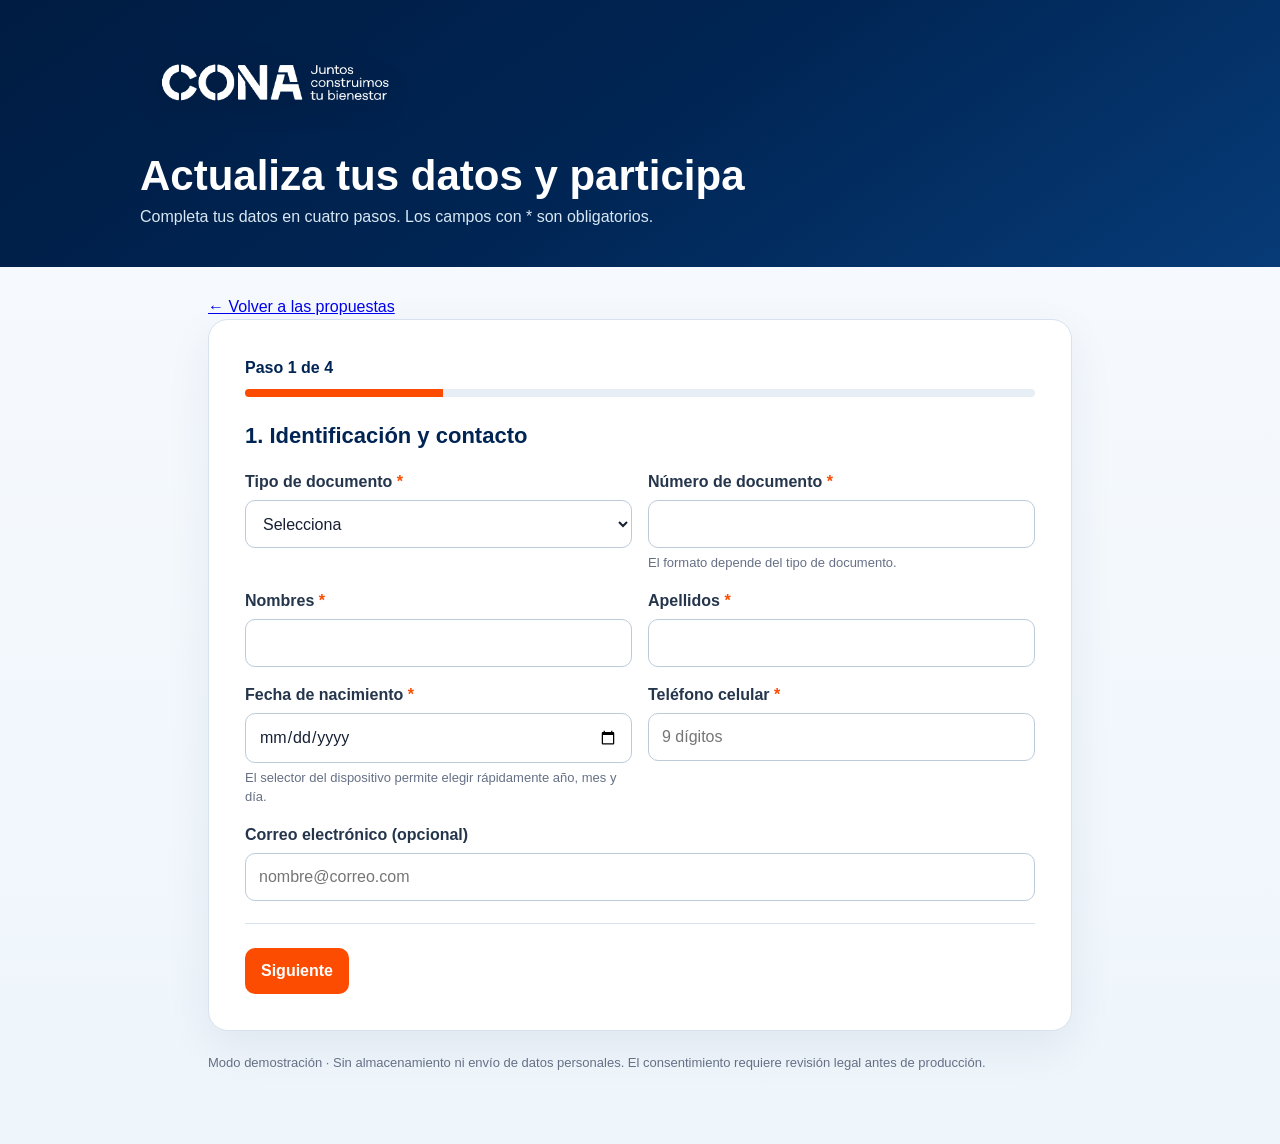
==== opcion-3.html @ 00a52554 "feat: agrega formularios ampliados opciones 3 y 4" ====
<!doctype html><html lang="es" data-mode="steps"><head><meta charset="utf-8"><meta name="viewport" content="width=device-width,initial-scale=1"><meta name="description" content="Formulario ampliado por pasos de CONAFOVICER"><title>Opción 3 · Formulario por pasos | CONAFOVICER</title><link rel="stylesheet" href="assets/formulario-ampliado.css"></head><body data-mode="steps"><header class="hero"><img class="logo" src="assets/conafovicer-logo.png" alt="CONAFOVICER � Juntos construimos tu bienestar"><h1>Actualiza tus datos y participa</h1><p>Completa tus datos en cuatro pasos. Los campos con * son obligatorios.</p></header><main class="wrap"><a href="index.html">← Volver a las propuestas</a><form id="expandedForm" class="card" novalidate><div class="progress" aria-live="polite"><span id="stepLabel">Paso 1 de 4</span><div class="progress-track"><span></span></div></div>
<section class="section"><h2>1. Identificación y contacto</h2><div class="grid">
<div class="field"><label for="tipo_documento">Tipo de documento <b class="req">*</b></label><select id="tipo_documento" name="tipo_documento" required><option value="">Selecciona</option><option>DNI</option><option>Carné de extranjería</option><option>Pasaporte</option><option>Permiso temporal de permanencia</option><option>Otro documento</option></select></div><div class="field"><label for="numero_documento">Número de documento <b class="req">*</b></label><input id="numero_documento" name="numero_documento" required maxlength="20" autocomplete="off"><small class="hint">El formato depende del tipo de documento.</small></div>
<div class="field"><label for="nombres">Nombres <b class="req">*</b></label><input id="nombres" name="nombres" autocomplete="given-name" required minlength="2" maxlength="100"></div><div class="field"><label for="apellidos">Apellidos <b class="req">*</b></label><input id="apellidos" name="apellidos" autocomplete="family-name" required minlength="2" maxlength="100"></div>
<div class="field"><label for="fecha_nacimiento">Fecha de nacimiento <b class="req">*</b></label><input id="fecha_nacimiento" name="fecha_nacimiento" type="date" autocomplete="bday" required><small class="hint">El selector del dispositivo permite elegir rápidamente año, mes y día.</small></div><div class="field"><label for="celular">Teléfono celular <b class="req">*</b></label><input id="celular" name="celular" type="tel" inputmode="numeric" autocomplete="tel" pattern="9[0-9]{8}" maxlength="9" required placeholder="9 dígitos"></div>
<div class="field full"><label for="correo">Correo electrónico <span>(opcional)</span></label><input id="correo" name="correo" type="email" autocomplete="email" maxlength="160" placeholder="nombre@correo.com"></div></div></section>
<section class="section"><h2>2. Domicilio</h2><div class="grid"><div class="field full"><label for="direccion">Dirección domiciliaria <b class="req">*</b></label><textarea id="direccion" name="direccion" autocomplete="street-address" required maxlength="300" placeholder="Avenida, calle, jirón, número, manzana, lote u otra referencia"></textarea></div><div class="field"><label for="departamento">Departamento <b class="req">*</b></label><select id="departamento" name="departamento" required><option value="">Cargando…</option></select></div><div class="field"><label for="provincia">Provincia <b class="req">*</b></label><select id="provincia" name="provincia" required disabled><option value="">Provincia</option></select></div><div class="field"><label for="distrito">Distrito <b class="req">*</b></label><select id="distrito" name="distrito" required disabled><option value="">Distrito</option></select></div><input id="ubigeo" name="ubigeo" type="hidden"><div id="geoStatus" class="status field full" role="status"></div></div></section>
<section class="section"><h2>3. Información laboral</h2><div class="grid"><div class="field"><label for="categoria">Categoría laboral <b class="req">*</b></label><select id="categoria" name="categoria" required><option value="">Selecciona</option><option>Peón</option><option>Oficial</option><option>Operario</option></select></div><div class="field"><label for="especialidad">Especialidad laboral <b class="req">*</b></label><input id="especialidad" name="especialidad" required minlength="2" maxlength="120" placeholder="Ej. encofrado"></div><div class="field full"><label for="trabajando">¿Actualmente te encuentras trabajando en una obra? <b class="req">*</b></label><select id="trabajando" name="trabajando" required><option value="">Selecciona</option><option value="si">Sí</option><option value="no">No</option></select></div><div class="field conditional"><label for="ruc">RUC del empleador <b class="req">*</b></label><input id="ruc" name="ruc" inputmode="numeric" pattern="[0-9]{11}" maxlength="11"><small class="hint">Se valida el formato de 11 dígitos, no la existencia o actividad de la empresa.</small></div><div class="field conditional"><label for="proyecto">Nombre del proyecto u obra <b class="req">*</b></label><input id="proyecto" name="proyecto" maxlength="160"></div></div></section>
<section class="section"><h2>4. Información familiar y autorización</h2><div class="field"><label for="hijos_menores">Número de hijos menores de edad <b class="req">*</b></label><div class="count-control"><input id="hijos_menores" name="hijos_menores" type="number" min="0" max="100" step="1" value="0" required><button id="addChild" type="button">+ Añadir</button><button id="removeChild" type="button">− Quitar</button></div><div><input id="sinHijos" type="checkbox"><label for="sinHijos">No tengo hijos menores de edad</label></div></div><div id="children" class="children" aria-live="polite"></div><div class="consent" style="margin-top:20px"><div class="field"><input id="consent" name="consentimiento_datos_personales" type="checkbox" required><label for="consent">Autorizo el tratamiento de mis datos personales para las finalidades informadas. <b class="req">*</b></label></div><button id="consentToggle" class="secondary" type="button">Leer autorización completa</button><div id="consentText" hidden><h3>Autorización de tratamiento de datos personales</h3><p>AUTORIZO al Comité Nacional de Administración del Fondo para la Construcción de Viviendas y Centros Recreacionales para los Trabajadores en Construcción Civil del Perú - CONAFOVICER a recopilar y tratar mis datos de identificación, fecha de nacimiento, contacto, domicilio y ubicación, información laboral, así como la edad y sexo declarados de mis hijos menores, para actualizar sus registros, gestionar servicios institucionales y atender esta campaña.</p><p>El acceso estará limitado al personal autorizado y a proveedores sujetos a confidencialidad. Mis datos no serán vendidos ni usados para finalidades ajenas a las informadas. Puedo solicitar acceso, rectificación, cancelación u oposición, o revocar el consentimiento, por los canales de atención institucionales, conforme a la Ley 29733 y su reglamento.</p><p>Declaro que recibí información suficiente y otorgo mi consentimiento libre, previo, expreso e informado.</p><small>Versión del consentimiento: 2026-10-27. Texto sujeto a revisión del área legal antes de producción.</small></div></div></section>
<div id="review" class="review" hidden><strong>Revisión antes del envío</strong><p>Comprueba tus respuestas. En esta demostración los datos se validan en el navegador, pero no se guardan ni se envían.</p></div><div id="demoNotice" class="notice" role="status" tabindex="-1" hidden>Datos validados. Esta demostración todavía no tiene conexión de almacenamiento; no se registraron ni enviaron tus datos.</div><div class="nav"><button id="prev" class="secondary" type="button">Anterior</button><button id="next" class="primary" type="button">Siguiente</button><button id="submit" class="primary" type="submit" hidden>Actualizar datos y participar</button></div></form><p class="footer">Modo demostración · Sin almacenamiento ni envío de datos personales. El consentimiento requiere revisión legal antes de producción.</p></main><script src="assets/formulario-ampliado.js" defer></script></body></html>
---- assets/formulario-ampliado.css ----
:root{--blue:#002554;--blue2:#073b77;--orange:#fc4c02;--sky:#bfdfec;--ink:#172033;--muted:#667085;--line:#d8e2ee;--danger:#b42318}*{box-sizing:border-box}html{scroll-behavior:smooth}body{margin:0;background:linear-gradient(180deg,#f8fbff,#eef5fb);color:var(--ink);font:16px/1.5 Inter,"Segoe UI",Arial,sans-serif}.hero{background:linear-gradient(145deg,#001c42,var(--blue),var(--blue2));color:white;padding:22px max(20px,calc((100vw - 1000px)/2)) 38px}.brand{font-size:21px;font-weight:900;letter-spacing:.04em}.brand small{display:block;font-size:12px;font-weight:600;letter-spacing:.12em}.hero h1{margin:26px 0 6px;font-size:clamp(27px,5vw,42px);line-height:1.12}.hero p{margin:0;color:#d8e8f4}.wrap{max-width:900px;margin:28px auto 72px;padding:0 18px}.card{padding:clamp(20px,4vw,36px);border:1px solid var(--line);border-radius:20px;background:#fff;box-shadow:0 16px 45px #00255412}.progress{margin:0 0 22px;color:var(--blue);font-weight:800}.progress-track{height:8px;margin-top:9px;border-radius:10px;background:#e8eef5;overflow:hidden}.progress-track span{display:block;height:100%;background:var(--orange);transition:width .2s}.section{padding:22px 0;border-bottom:1px solid var(--line)}.section:first-of-type{padding-top:0}.section:last-of-type{border:0}.section h2{margin:0 0 18px;color:var(--blue);font-size:22px}.grid{display:grid;grid-template-columns:repeat(2,minmax(0,1fr));gap:16px}.field{min-width:0}.field.full{grid-column:1/-1}label{display:block;margin-bottom:6px;color:#24354c;font-weight:750}.req{color:var(--orange)}input,select,textarea{width:100%;min-height:48px;padding:11px 13px;border:1px solid #bdcbd9;border-radius:10px;background:#fff;color:var(--ink);font:inherit}textarea{min-height:86px;resize:vertical}input:focus,select:focus,textarea:focus,button:focus-visible,a:focus-visible{outline:3px solid #fca87f;outline-offset:2px}.hint{display:block;margin-top:5px;color:var(--muted);font-size:13px}.conditional{display:none}.conditional.visible{display:grid}.count-control,.actions,.nav{display:flex;align-items:center;gap:10px;flex-wrap:wrap}.count-control input{max-width:105px}.count-control button,.secondary,.primary{min-height:46px;padding:10px 16px;border:0;border-radius:10px;font:inherit;font-weight:800;cursor:pointer}.count-control button,.secondary{background:#eaf1f7;color:var(--blue)}.primary{background:var(--orange);color:white}.nav{justify-content:space-between;margin-top:24px}.nav[hidden]{display:none}.consent{padding:16px;border:1px solid var(--line);border-radius:12px;background:#f8fbff}.consent p{margin:8px 0}.notice{margin:16px 0;padding:13px 15px;border-radius:10px;background:#fff4ed;color:#66300e}.notice[hidden]{display:none}.status{margin:8px 0;color:var(--muted);font-size:14px}.children{display:grid;gap:12px;margin-top:14px}.child{display:grid;grid-template-columns:1fr 1fr;gap:12px;padding:14px;border-radius:12px;background:#f5f8fb}.error{color:var(--danger);font-size:13px;margin-top:4px}.back{color:white;font-weight:700;text-decoration:none}.footer{margin-top:22px;color:var(--muted);font-size:13px}.top-error{color:var(--danger);font-weight:700}.review{padding:14px;background:#f5f8fb;border-radius:12px}.review[hidden]{display:none}@media(max-width:620px){.grid,.child{grid-template-columns:1fr}.hero{padding-bottom:30px}.wrap{margin-top:16px}.card{padding:20px 16px}.primary{width:100%}}
.logo{display:block;width:min(260px,70vw);height:auto}.hero .logo{filter:drop-shadow(0 5px 15px #0003)}
.field input[type=checkbox]{width:20px;min-height:20px;vertical-align:middle;accent-color:var(--orange)}.consent .field input[type=checkbox]{float:left;margin:3px 9px 4px 0}.field:has(>input[type=checkbox]) label{display:inline}
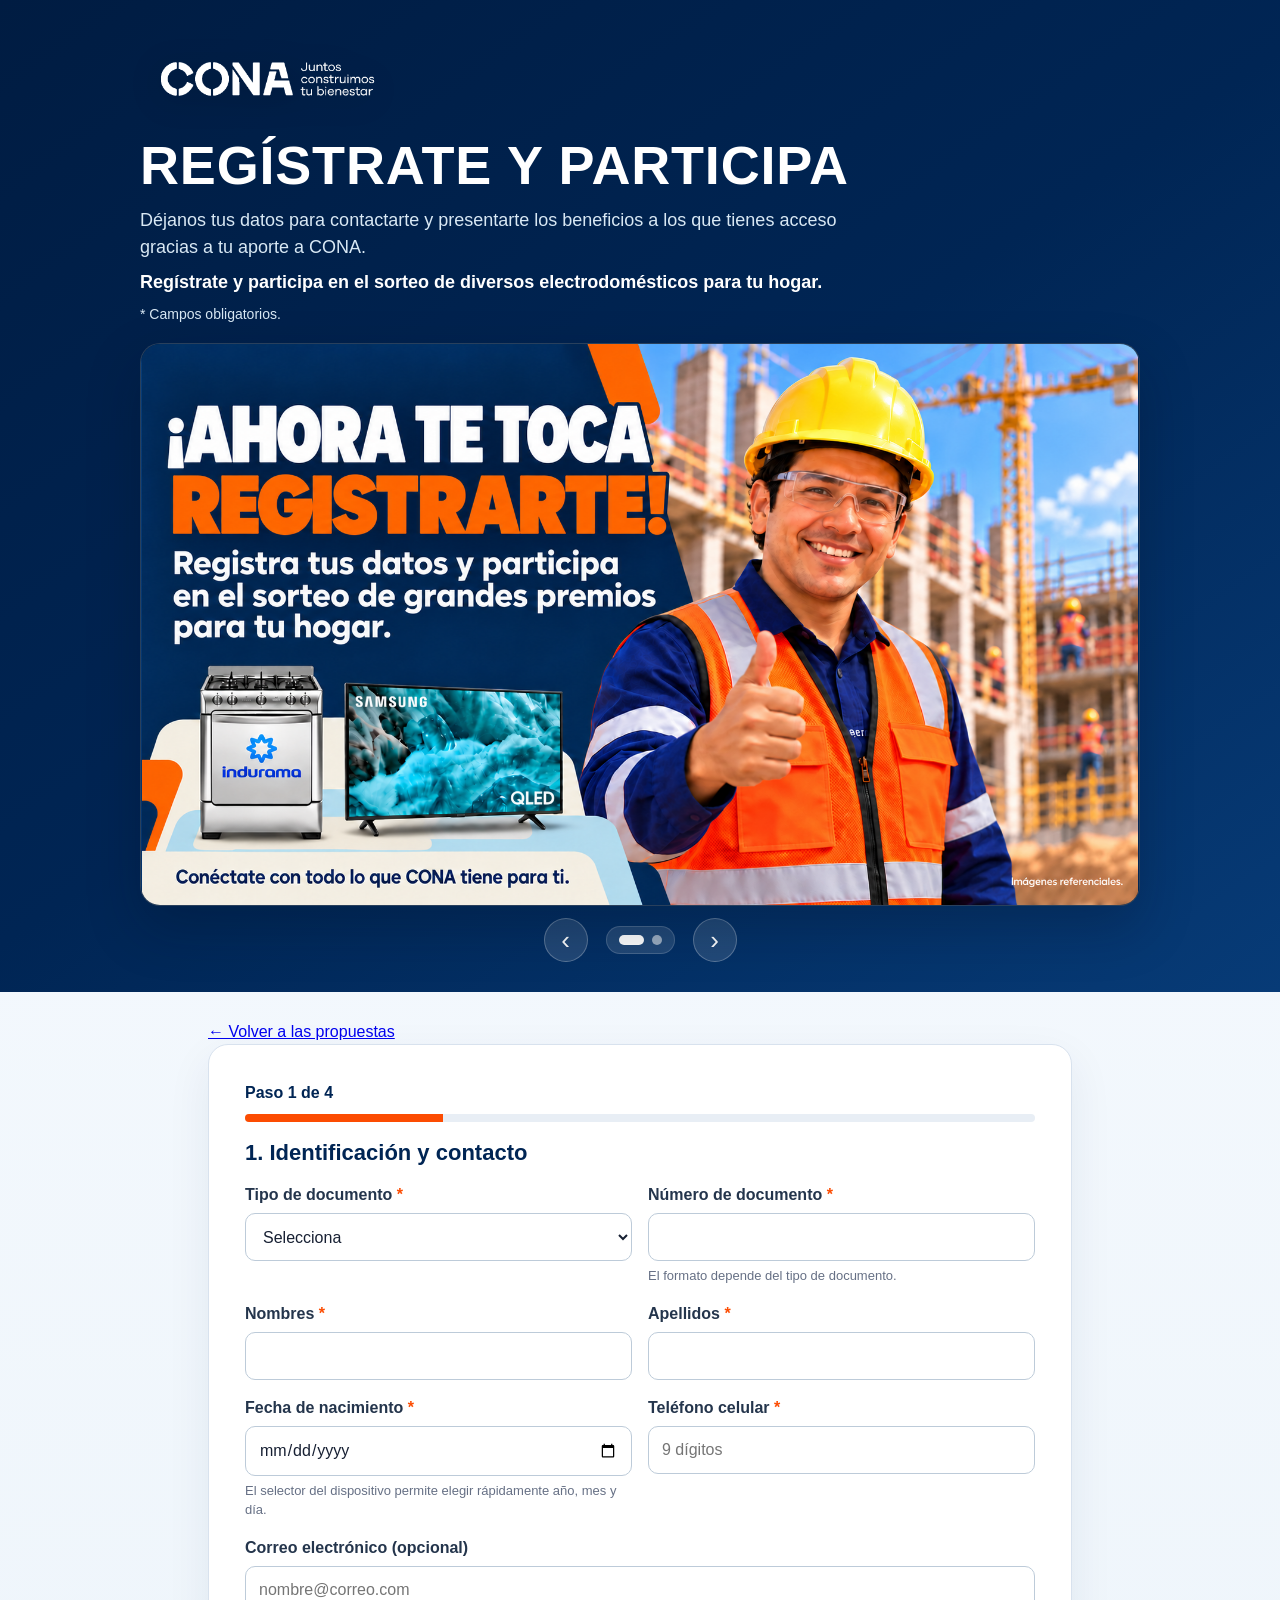
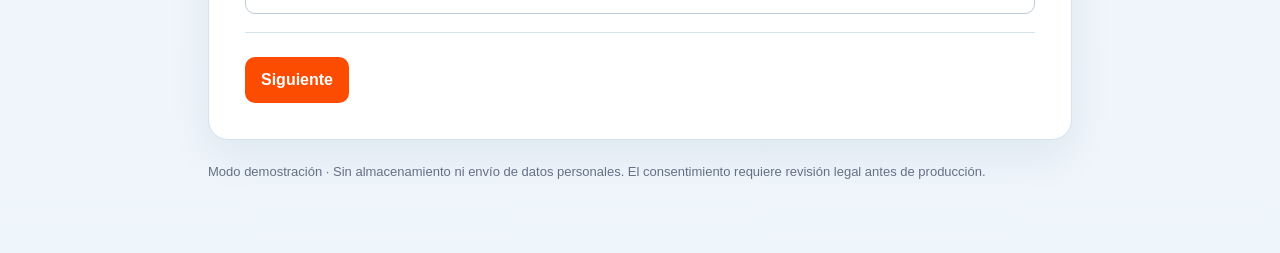
==== commit edb53596: "feat: mejora UX y carrusel de opciones 3 y 4" ====
--- a/opcion-3.html
+++ b/opcion-3.html
@@ -1,10 +1,25 @@
-<!doctype html><html lang="es" data-mode="steps"><head><meta charset="utf-8"><meta name="viewport" content="width=device-width,initial-scale=1"><meta name="description" content="Formulario ampliado por pasos de CONAFOVICER"><title>Opción 3 · Formulario por pasos | CONAFOVICER</title><link rel="stylesheet" href="assets/formulario-ampliado.css"></head><body data-mode="steps"><header class="hero"><img class="logo" src="assets/conafovicer-logo.png" alt="CONAFOVICER � Juntos construimos tu bienestar"><h1>Actualiza tus datos y participa</h1><p>Completa tus datos en cuatro pasos. Los campos con * son obligatorios.</p></header><main class="wrap"><a href="index.html">← Volver a las propuestas</a><form id="expandedForm" class="card" novalidate><div class="progress" aria-live="polite"><span id="stepLabel">Paso 1 de 4</span><div class="progress-track"><span></span></div></div>
+<!doctype html><html lang="es" data-mode="steps"><head><meta charset="utf-8"><meta name="viewport" content="width=device-width,initial-scale=1"><meta name="description" content="Formulario ampliado por pasos de CONAFOVICER"><title>Opción 3 · Formulario por pasos | CONAFOVICER</title><link rel="stylesheet" href="assets/formulario-ampliado.css"></head><body data-mode="steps"><header class="hero"><div class="hero-inner"><img class="logo" src="assets/conafovicer-logo.png" alt="CONAFOVICER · Juntos construimos tu bienestar"><div class="campaign-copy"><h1>REGÍSTRATE Y PARTICIPA</h1><p>Déjanos tus datos para contactarte y presentarte los beneficios a los que tienes acceso gracias a tu aporte a CONA.</p><p class="campaign-promo"><strong>Regístrate y participa en el sorteo de diversos electrodomésticos para tu hogar.</strong></p><p class="required-note">* Campos obligatorios.</p></div><section class="campaign-carousel" aria-label="Imágenes de la campaña">
+<div class="carousel" id="photoCarousel" aria-roledescription="carrusel" aria-label="Piezas gráficas de la campaña" tabindex="0">
+  <div class="carousel-viewport"><div class="carousel-track" id="carouselTrack">
+    <figure class="carousel-slide"><picture><source media="(max-width: 720px)" srcset="assets/opcion_2/banner-01-mobile.png"><img src="assets/opcion_2/banner-01.png" alt="Registra tus datos y participa en el sorteo" loading="eager" fetchpriority="high"></picture><div class="carousel-placeholder" role="status">No se pudo cargar la primera imagen de la campaña.</div></figure>
+    <figure class="carousel-slide"><picture><source media="(max-width: 720px)" srcset="assets/opcion_2/banner-02-mobile.png"><img src="assets/opcion_2/banner-02.png" alt="Registra tus datos y gana grandes premios" loading="lazy"></picture><div class="carousel-placeholder" role="status">No se pudo cargar la segunda imagen de la campaña.</div></figure>
+  </div></div>
+</div>
+<div class="carousel-navigation" aria-label="Controles del carrusel"><button class="carousel-control prev" id="carouselPrev" type="button" aria-label="Imagen anterior">‹</button><div class="carousel-dots" id="carouselDots" aria-label="Seleccionar imagen"></div><button class="carousel-control next" id="carouselNext" type="button" aria-label="Imagen siguiente">›</button></div>
+</section></div></header><main class="wrap"><a href="index.html">&#8592; Volver a las propuestas</a><form id="expandedForm" class="card" novalidate><div class="progress" aria-live="polite"><span id="stepLabel">Paso 1 de 4</span><div class="progress-track"><span></span></div></div>
 <section class="section"><h2>1. Identificación y contacto</h2><div class="grid">
 <div class="field"><label for="tipo_documento">Tipo de documento <b class="req">*</b></label><select id="tipo_documento" name="tipo_documento" required><option value="">Selecciona</option><option>DNI</option><option>Carné de extranjería</option><option>Pasaporte</option><option>Permiso temporal de permanencia</option><option>Otro documento</option></select></div><div class="field"><label for="numero_documento">Número de documento <b class="req">*</b></label><input id="numero_documento" name="numero_documento" required maxlength="20" autocomplete="off"><small class="hint">El formato depende del tipo de documento.</small></div>
 <div class="field"><label for="nombres">Nombres <b class="req">*</b></label><input id="nombres" name="nombres" autocomplete="given-name" required minlength="2" maxlength="100"></div><div class="field"><label for="apellidos">Apellidos <b class="req">*</b></label><input id="apellidos" name="apellidos" autocomplete="family-name" required minlength="2" maxlength="100"></div>
 <div class="field"><label for="fecha_nacimiento">Fecha de nacimiento <b class="req">*</b></label><input id="fecha_nacimiento" name="fecha_nacimiento" type="date" autocomplete="bday" required><small class="hint">El selector del dispositivo permite elegir rápidamente año, mes y día.</small></div><div class="field"><label for="celular">Teléfono celular <b class="req">*</b></label><input id="celular" name="celular" type="tel" inputmode="numeric" autocomplete="tel" pattern="9[0-9]{8}" maxlength="9" required placeholder="9 dígitos"></div>
 <div class="field full"><label for="correo">Correo electrónico <span>(opcional)</span></label><input id="correo" name="correo" type="email" autocomplete="email" maxlength="160" placeholder="nombre@correo.com"></div></div></section>
-<section class="section"><h2>2. Domicilio</h2><div class="grid"><div class="field full"><label for="direccion">Dirección domiciliaria <b class="req">*</b></label><textarea id="direccion" name="direccion" autocomplete="street-address" required maxlength="300" placeholder="Avenida, calle, jirón, número, manzana, lote u otra referencia"></textarea></div><div class="field"><label for="departamento">Departamento <b class="req">*</b></label><select id="departamento" name="departamento" required><option value="">Cargando…</option></select></div><div class="field"><label for="provincia">Provincia <b class="req">*</b></label><select id="provincia" name="provincia" required disabled><option value="">Provincia</option></select></div><div class="field"><label for="distrito">Distrito <b class="req">*</b></label><select id="distrito" name="distrito" required disabled><option value="">Distrito</option></select></div><input id="ubigeo" name="ubigeo" type="hidden"><div id="geoStatus" class="status field full" role="status"></div></div></section>
-<section class="section"><h2>3. Información laboral</h2><div class="grid"><div class="field"><label for="categoria">Categoría laboral <b class="req">*</b></label><select id="categoria" name="categoria" required><option value="">Selecciona</option><option>Peón</option><option>Oficial</option><option>Operario</option></select></div><div class="field"><label for="especialidad">Especialidad laboral <b class="req">*</b></label><input id="especialidad" name="especialidad" required minlength="2" maxlength="120" placeholder="Ej. encofrado"></div><div class="field full"><label for="trabajando">¿Actualmente te encuentras trabajando en una obra? <b class="req">*</b></label><select id="trabajando" name="trabajando" required><option value="">Selecciona</option><option value="si">Sí</option><option value="no">No</option></select></div><div class="field conditional"><label for="ruc">RUC del empleador <b class="req">*</b></label><input id="ruc" name="ruc" inputmode="numeric" pattern="[0-9]{11}" maxlength="11"><small class="hint">Se valida el formato de 11 dígitos, no la existencia o actividad de la empresa.</small></div><div class="field conditional"><label for="proyecto">Nombre del proyecto u obra <b class="req">*</b></label><input id="proyecto" name="proyecto" maxlength="160"></div></div></section>
-<section class="section"><h2>4. Información familiar y autorización</h2><div class="field"><label for="hijos_menores">Número de hijos menores de edad <b class="req">*</b></label><div class="count-control"><input id="hijos_menores" name="hijos_menores" type="number" min="0" max="100" step="1" value="0" required><button id="addChild" type="button">+ Añadir</button><button id="removeChild" type="button">− Quitar</button></div><div><input id="sinHijos" type="checkbox"><label for="sinHijos">No tengo hijos menores de edad</label></div></div><div id="children" class="children" aria-live="polite"></div><div class="consent" style="margin-top:20px"><div class="field"><input id="consent" name="consentimiento_datos_personales" type="checkbox" required><label for="consent">Autorizo el tratamiento de mis datos personales para las finalidades informadas. <b class="req">*</b></label></div><button id="consentToggle" class="secondary" type="button">Leer autorización completa</button><div id="consentText" hidden><h3>Autorización de tratamiento de datos personales</h3><p>AUTORIZO al Comité Nacional de Administración del Fondo para la Construcción de Viviendas y Centros Recreacionales para los Trabajadores en Construcción Civil del Perú - CONAFOVICER a recopilar y tratar mis datos de identificación, fecha de nacimiento, contacto, domicilio y ubicación, información laboral, así como la edad y sexo declarados de mis hijos menores, para actualizar sus registros, gestionar servicios institucionales y atender esta campaña.</p><p>El acceso estará limitado al personal autorizado y a proveedores sujetos a confidencialidad. Mis datos no serán vendidos ni usados para finalidades ajenas a las informadas. Puedo solicitar acceso, rectificación, cancelación u oposición, o revocar el consentimiento, por los canales de atención institucionales, conforme a la Ley 29733 y su reglamento.</p><p>Declaro que recibí información suficiente y otorgo mi consentimiento libre, previo, expreso e informado.</p><small>Versión del consentimiento: 2026-10-27. Texto sujeto a revisión del área legal antes de producción.</small></div></div></section>
+<section class="section"><h2>2. Domicilio</h2><div class="grid location-grid"><div class="field full"><label for="direccion">Dirección domiciliaria <b class="req">*</b></label><textarea id="direccion" name="direccion" rows="1" autocomplete="street-address" required maxlength="300" placeholder="Ej. Av. Los Próceres 125, Mz. B, Lt. 8"></textarea></div><div class="field location-field"><label for="departamento">Departamento <b class="req">*</b></label><select id="departamento" name="departamento" required><option value="">Cargando…</option></select></div><div class="field location-field"><label for="provincia">Provincia <b class="req">*</b></label><select id="provincia" name="provincia" required disabled><option value="">Provincia</option></select></div><div class="field location-field"><label for="distrito">Distrito <b class="req">*</b></label><select id="distrito" name="distrito" required disabled><option value="">Distrito</option></select></div><input id="ubigeo" name="ubigeo" type="hidden"><div id="geoStatus" class="status field full" role="status"></div></div></section>
+<section class="section"><h2>3. Información laboral</h2><div class="grid labor-grid">
+<div class="field"><label for="categoria">Categoría laboral <b class="req">*</b></label><select id="categoria" name="categoria" required><option value="">Selecciona</option><option>Peón</option><option>Oficial</option><option>Operario</option></select></div>
+<div class="field"><label for="especialidad">Especialidad laboral <b class="req">*</b></label><input id="especialidad" name="especialidad" list="especialidades" required minlength="2" maxlength="120" placeholder="Escribe o elige una sugerencia"><datalist id="especialidades"><option value="Albañilería"><option value="Encofrado"><option value="Fierrería"><option value="Instalaciones eléctricas"><option value="Instalaciones sanitarias"><option value="Pintura"><option value="Soldadura"><option value="Carpintería"><option value="Operación de maquinaria"><option value="Acabados"></datalist></div>
+<fieldset class="field full situation-field"><legend>¿Actualmente trabajas en una obra de construcción civil? <b class="req">*</b></legend><div class="choice-group"><label class="choice" for="trabajando_si"><input id="trabajando_si" name="trabajando" type="radio" value="si" required> Sí</label><label class="choice" for="trabajando_no"><input id="trabajando_no" name="trabajando" type="radio" value="no" required> No</label></div></fieldset>
+<div class="field conditional" data-work-field><label for="ruc">RUC del empleador <b class="req">*</b></label><input id="ruc" name="ruc" type="text" inputmode="numeric" autocomplete="off" pattern="[0-9]{11}" maxlength="11"><label class="inline-choice" for="noConozcoRuc"><input id="noConozcoRuc" type="checkbox"> No conozco el RUC de mi empleador</label></div>
+<div class="field conditional employer-name" data-company-field hidden><label for="nombre_empresa">Nombre de la empresa <b class="req">*</b></label><input id="nombre_empresa" name="nombre_empresa" type="text" maxlength="160"></div>
+<div class="field conditional" data-work-field><label for="proyecto">Nombre del proyecto u obra <b class="req">*</b></label><input id="proyecto" name="proyecto" type="text" maxlength="160" placeholder="Ej. Construcción del edificio Los Álamos"></div>
+</div></section>
+<section class="section"><h2>4. Información familiar y autorización</h2><div class="field"><label for="hijos_menores">Número de hijos menores de edad <b class="req">*</b></label><div class="count-control"><input id="hijos_menores" name="hijos_menores" type="number" min="0" max="100" step="1" value="0" required><button id="addChild" type="button">+ Añadir</button><button id="removeChild" type="button">âˆ’ Quitar</button></div><div><input id="sinHijos" type="checkbox"><label for="sinHijos">No tengo hijos menores de edad</label></div></div><div id="children" class="children" aria-live="polite"></div><div class="consent" style="margin-top:20px"><div class="field"><input id="consent" name="consentimiento_datos_personales" type="checkbox" required><label for="consent">Autorizo el tratamiento de mis datos personales para las finalidades informadas. <b class="req">*</b></label></div><button id="consentToggle" class="secondary" type="button">Leer autorización completa</button><div id="consentText" hidden><h3>Autorización de tratamiento de datos personales</h3><p>AUTORIZO al Comité Nacional de Administración del Fondo para la Construcción de Viviendas y Centros Recreacionales para los Trabajadores en Construcción Civil del Perú - CONAFOVICER a recopilar y tratar mis datos de identificación, fecha de nacimiento, contacto, domicilio y ubicación, información laboral, así como la edad y sexo declarados de mis hijos menores, para actualizar sus registros, gestionar servicios institucionales y atender esta campaña.</p><p>El acceso estará limitado al personal autorizado y a proveedores sujetos a confidencialidad. Mis datos no serán vendidos ni usados para finalidades ajenas a las informadas. Puedo solicitar acceso, rectificación, cancelación u oposición, o revocar el consentimiento, por los canales de atención institucionales, conforme a la Ley 29733 y su reglamento.</p><p>Declaro que recibí información suficiente y otorgo mi consentimiento libre, previo, expreso e informado.</p><small>Versión del consentimiento: 2026-10-27. Texto sujeto a revisión del área legal antes de producción.</small></div></div></section>
 <div id="review" class="review" hidden><strong>Revisión antes del envío</strong><p>Comprueba tus respuestas. En esta demostración los datos se validan en el navegador, pero no se guardan ni se envían.</p></div><div id="demoNotice" class="notice" role="status" tabindex="-1" hidden>Datos validados. Esta demostración todavía no tiene conexión de almacenamiento; no se registraron ni enviaron tus datos.</div><div class="nav"><button id="prev" class="secondary" type="button">Anterior</button><button id="next" class="primary" type="button">Siguiente</button><button id="submit" class="primary" type="submit" hidden>Actualizar datos y participar</button></div></form><p class="footer">Modo demostración · Sin almacenamiento ni envío de datos personales. El consentimiento requiere revisión legal antes de producción.</p></main><script src="assets/formulario-ampliado.js" defer></script></body></html>
--- a/assets/formulario-ampliado.css
+++ b/assets/formulario-ampliado.css
@@ -1,3 +1,8 @@
 :root{--blue:#002554;--blue2:#073b77;--orange:#fc4c02;--sky:#bfdfec;--ink:#172033;--muted:#667085;--line:#d8e2ee;--danger:#b42318}*{box-sizing:border-box}html{scroll-behavior:smooth}body{margin:0;background:linear-gradient(180deg,#f8fbff,#eef5fb);color:var(--ink);font:16px/1.5 Inter,"Segoe UI",Arial,sans-serif}.hero{background:linear-gradient(145deg,#001c42,var(--blue),var(--blue2));color:white;padding:22px max(20px,calc((100vw - 1000px)/2)) 38px}.brand{font-size:21px;font-weight:900;letter-spacing:.04em}.brand small{display:block;font-size:12px;font-weight:600;letter-spacing:.12em}.hero h1{margin:26px 0 6px;font-size:clamp(27px,5vw,42px);line-height:1.12}.hero p{margin:0;color:#d8e8f4}.wrap{max-width:900px;margin:28px auto 72px;padding:0 18px}.card{padding:clamp(20px,4vw,36px);border:1px solid var(--line);border-radius:20px;background:#fff;box-shadow:0 16px 45px #00255412}.progress{margin:0 0 22px;color:var(--blue);font-weight:800}.progress-track{height:8px;margin-top:9px;border-radius:10px;background:#e8eef5;overflow:hidden}.progress-track span{display:block;height:100%;background:var(--orange);transition:width .2s}.section{padding:22px 0;border-bottom:1px solid var(--line)}.section:first-of-type{padding-top:0}.section:last-of-type{border:0}.section h2{margin:0 0 18px;color:var(--blue);font-size:22px}.grid{display:grid;grid-template-columns:repeat(2,minmax(0,1fr));gap:16px}.field{min-width:0}.field.full{grid-column:1/-1}label{display:block;margin-bottom:6px;color:#24354c;font-weight:750}.req{color:var(--orange)}input,select,textarea{width:100%;min-height:48px;padding:11px 13px;border:1px solid #bdcbd9;border-radius:10px;background:#fff;color:var(--ink);font:inherit}textarea{min-height:86px;resize:vertical}input:focus,select:focus,textarea:focus,button:focus-visible,a:focus-visible{outline:3px solid #fca87f;outline-offset:2px}.hint{display:block;margin-top:5px;color:var(--muted);font-size:13px}.conditional{display:none}.conditional.visible{display:grid}.count-control,.actions,.nav{display:flex;align-items:center;gap:10px;flex-wrap:wrap}.count-control input{max-width:105px}.count-control button,.secondary,.primary{min-height:46px;padding:10px 16px;border:0;border-radius:10px;font:inherit;font-weight:800;cursor:pointer}.count-control button,.secondary{background:#eaf1f7;color:var(--blue)}.primary{background:var(--orange);color:white}.nav{justify-content:space-between;margin-top:24px}.nav[hidden]{display:none}.consent{padding:16px;border:1px solid var(--line);border-radius:12px;background:#f8fbff}.consent p{margin:8px 0}.notice{margin:16px 0;padding:13px 15px;border-radius:10px;background:#fff4ed;color:#66300e}.notice[hidden]{display:none}.status{margin:8px 0;color:var(--muted);font-size:14px}.children{display:grid;gap:12px;margin-top:14px}.child{display:grid;grid-template-columns:1fr 1fr;gap:12px;padding:14px;border-radius:12px;background:#f5f8fb}.error{color:var(--danger);font-size:13px;margin-top:4px}.back{color:white;font-weight:700;text-decoration:none}.footer{margin-top:22px;color:var(--muted);font-size:13px}.top-error{color:var(--danger);font-weight:700}.review{padding:14px;background:#f5f8fb;border-radius:12px}.review[hidden]{display:none}@media(max-width:620px){.grid,.child{grid-template-columns:1fr}.hero{padding-bottom:30px}.wrap{margin-top:16px}.card{padding:20px 16px}.primary{width:100%}}
 .logo{display:block;width:min(260px,70vw);height:auto}.hero .logo{filter:drop-shadow(0 5px 15px #0003)}
 .field input[type=checkbox]{width:20px;min-height:20px;vertical-align:middle;accent-color:var(--orange)}.consent .field input[type=checkbox]{float:left;margin:3px 9px 4px 0}.field:has(>input[type=checkbox]) label{display:inline}
+
+/* Encabezado y carrusel compartidos con la propuesta gráfica de la opción 2. */
+.hero{padding:22px max(18px,calc((100vw - 1000px)/2)) 30px}.hero-inner{max-width:1000px;margin:0 auto}.hero .logo{width:min(245px,66vw);margin-bottom:15px}.campaign-copy{max-width:820px}.campaign-copy h1{margin:8px 0 12px;font-size:clamp(32px,5vw,54px);letter-spacing:.015em}.campaign-copy p{max-width:72ch;font-size:clamp(15px,1.8vw,18px);line-height:1.5}.campaign-copy .campaign-promo{margin:8px 0}.campaign-promo strong{color:#fff}.campaign-copy .required-note{margin:6px 0 18px;font-size:14px;color:#d8e8f4}.campaign-carousel{margin:0 auto}.carousel{position:relative;width:100%;height:auto;aspect-ratio:1672/941;min-height:0;max-height:none;overflow:hidden;border:1px solid rgba(255,255,255,.16);border-radius:20px;background:#001b3d;box-shadow:0 22px 52px rgba(0,14,35,.26)}.carousel-viewport,.carousel-track,.carousel-slide,.carousel-slide picture{width:100%;height:100%}.carousel-viewport{overflow:hidden}.carousel-track{display:flex;transition:transform .7s cubic-bezier(.22,.61,.36,1);will-change:transform}.carousel-slide{position:relative;flex:0 0 100%;margin:0;background:linear-gradient(135deg,#073b77,#002554)}.carousel-slide img{display:block;width:100%;height:100%;object-fit:contain}.carousel-slide.is-missing picture{display:none}.carousel-placeholder{display:none;width:100%;height:100%;place-items:center;padding:24px;color:#fff;text-align:center;font-weight:750;background:linear-gradient(135deg,#073b77,#002554)}.carousel-slide.is-missing .carousel-placeholder{display:grid}.carousel-navigation{display:flex;align-items:center;justify-content:center;gap:18px;padding:12px 0 0}.carousel-control{width:44px;height:44px;border:1px solid rgba(255,255,255,.26);border-radius:50%;background:rgba(255,255,255,.12);color:#fff;font-size:26px;line-height:1;cursor:pointer;transition:background .18s ease}.carousel-control:hover{background:rgba(255,255,255,.24)}.carousel-control:focus-visible{outline:3px solid #fff;outline-offset:2px}.carousel-dots{display:flex;align-items:center;gap:8px;padding:8px 12px;border:1px solid rgba(255,255,255,.16);border-radius:99px;background:rgba(255,255,255,.12)}.carousel-dot{width:10px;height:10px;padding:0;border:0;border-radius:50%;background:rgba(255,255,255,.55);cursor:pointer}.carousel-dot.is-active{width:25px;border-radius:99px;background:#fff}.carousel-dot:focus-visible{outline:2px solid white;outline-offset:3px}
+.location-grid{grid-template-columns:repeat(3,minmax(0,1fr));gap:12px}.location-grid .location-field{grid-column:auto}.location-grid textarea{min-height:48px;height:auto;resize:none;overflow:hidden;line-height:24px}.section{padding:18px 0}.progress{margin-bottom:14px}.section h2{margin-bottom:14px}.situation-field{min-width:0;margin:2px 0 0;padding:0;border:0}.situation-field legend{margin-bottom:8px;color:#24354c;font-weight:750}.choice-group{display:flex;gap:12px}.choice{display:flex;align-items:center;gap:10px;min-width:120px;min-height:48px;padding:10px 15px;border:1px solid #bdcbd9;border-radius:10px;background:#fff;cursor:pointer}.choice:has(input:checked){border-color:var(--blue);background:#edf4fb;box-shadow:0 0 0 1px var(--blue)}.choice input[type=radio]{width:20px;height:20px;min-height:20px;margin:0;accent-color:var(--blue)}.inline-choice{display:flex;align-items:center;gap:8px;margin-top:8px;font-size:14px;font-weight:600}.inline-choice input[type=checkbox]{width:20px;height:20px;min-height:20px;margin:0;flex:0 0 auto}.employer-name[hidden]{display:none}
+@media(max-width:720px){.hero{padding:18px 16px 24px}.hero .logo{width:min(220px,66vw)}.campaign-copy h1{font-size:clamp(30px,9vw,42px)}.campaign-copy p{font-size:15px}.campaign-copy .required-note{font-size:13px}.carousel{aspect-ratio:2/3;border-radius:14px}.carousel-navigation{padding-top:10px}.carousel-control{width:46px;height:46px}.location-grid{grid-template-columns:1fr;gap:12px}.choice-group{display:grid;grid-template-columns:1fr 1fr}.choice{justify-content:center;min-width:0}.section{padding:16px 0}}
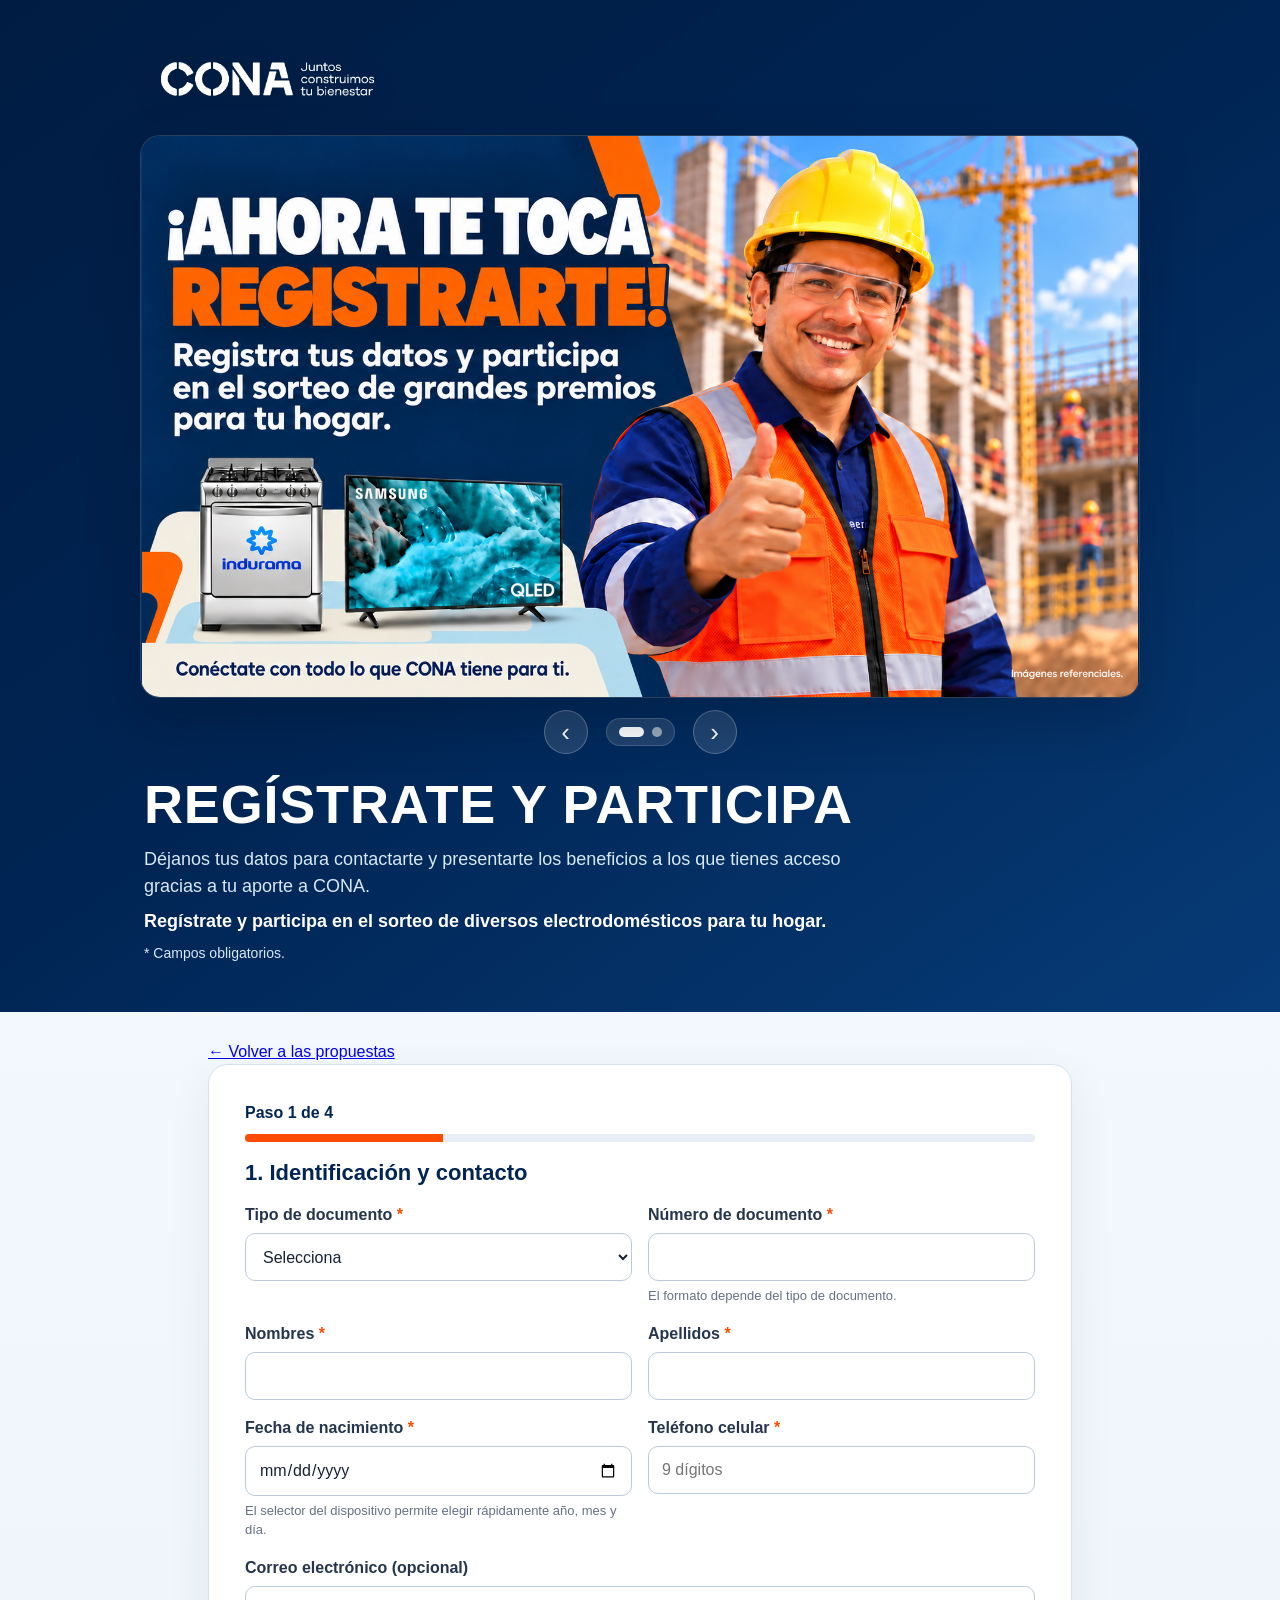
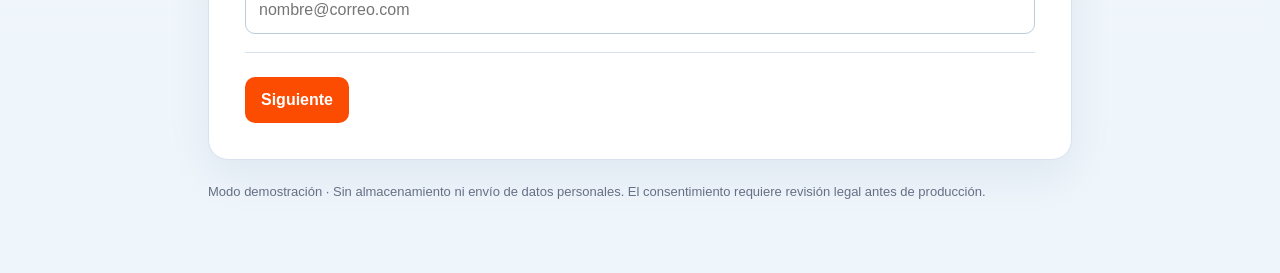
==== commit 65fc128a: "fix: ajusta encabezado y controles de hijos" ====
--- a/opcion-3.html
+++ b/opcion-3.html
@@ -1,4 +1,4 @@
-<!doctype html><html lang="es" data-mode="steps"><head><meta charset="utf-8"><meta name="viewport" content="width=device-width,initial-scale=1"><meta name="description" content="Formulario ampliado por pasos de CONAFOVICER"><title>Opción 3 · Formulario por pasos | CONAFOVICER</title><link rel="stylesheet" href="assets/formulario-ampliado.css"></head><body data-mode="steps"><header class="hero"><div class="hero-inner"><img class="logo" src="assets/conafovicer-logo.png" alt="CONAFOVICER · Juntos construimos tu bienestar"><div class="campaign-copy"><h1>REGÍSTRATE Y PARTICIPA</h1><p>Déjanos tus datos para contactarte y presentarte los beneficios a los que tienes acceso gracias a tu aporte a CONA.</p><p class="campaign-promo"><strong>Regístrate y participa en el sorteo de diversos electrodomésticos para tu hogar.</strong></p><p class="required-note">* Campos obligatorios.</p></div><section class="campaign-carousel" aria-label="Imágenes de la campaña">
+<!doctype html><html lang="es" data-mode="steps"><head><meta charset="utf-8"><meta name="viewport" content="width=device-width,initial-scale=1"><meta name="description" content="Formulario ampliado por pasos de CONAFOVICER"><title>Opción 3 · Formulario por pasos | CONAFOVICER</title><link rel="stylesheet" href="assets/formulario-ampliado.css"></head><body data-mode="steps"><header class="hero"><div class="hero-inner"><img class="logo" src="assets/conafovicer-logo.png" alt="CONAFOVICER · Juntos construimos tu bienestar"><section class="campaign-carousel" aria-label="Imágenes de la campaña">
 <div class="carousel" id="photoCarousel" aria-roledescription="carrusel" aria-label="Piezas gráficas de la campaña" tabindex="0">
   <div class="carousel-viewport"><div class="carousel-track" id="carouselTrack">
     <figure class="carousel-slide"><picture><source media="(max-width: 720px)" srcset="assets/opcion_2/banner-01-mobile.png"><img src="assets/opcion_2/banner-01.png" alt="Registra tus datos y participa en el sorteo" loading="eager" fetchpriority="high"></picture><div class="carousel-placeholder" role="status">No se pudo cargar la primera imagen de la campaña.</div></figure>
@@ -6,7 +6,7 @@
   </div></div>
 </div>
 <div class="carousel-navigation" aria-label="Controles del carrusel"><button class="carousel-control prev" id="carouselPrev" type="button" aria-label="Imagen anterior">‹</button><div class="carousel-dots" id="carouselDots" aria-label="Seleccionar imagen"></div><button class="carousel-control next" id="carouselNext" type="button" aria-label="Imagen siguiente">›</button></div>
-</section></div></header><main class="wrap"><a href="index.html">&#8592; Volver a las propuestas</a><form id="expandedForm" class="card" novalidate><div class="progress" aria-live="polite"><span id="stepLabel">Paso 1 de 4</span><div class="progress-track"><span></span></div></div>
+</section><div class="campaign-copy"><h1>REGÍSTRATE Y PARTICIPA</h1><p>Déjanos tus datos para contactarte y presentarte los beneficios a los que tienes acceso gracias a tu aporte a CONA.</p><p class="campaign-promo"><strong>Regístrate y participa en el sorteo de diversos electrodomésticos para tu hogar.</strong></p><p class="required-note">* Campos obligatorios.</p></div></div></header><main class="wrap"><a href="index.html">&#8592; Volver a las propuestas</a><form id="expandedForm" class="card" novalidate><div class="progress" aria-live="polite"><span id="stepLabel">Paso 1 de 4</span><div class="progress-track"><span></span></div></div>
 <section class="section"><h2>1. Identificación y contacto</h2><div class="grid">
 <div class="field"><label for="tipo_documento">Tipo de documento <b class="req">*</b></label><select id="tipo_documento" name="tipo_documento" required><option value="">Selecciona</option><option>DNI</option><option>Carné de extranjería</option><option>Pasaporte</option><option>Permiso temporal de permanencia</option><option>Otro documento</option></select></div><div class="field"><label for="numero_documento">Número de documento <b class="req">*</b></label><input id="numero_documento" name="numero_documento" required maxlength="20" autocomplete="off"><small class="hint">El formato depende del tipo de documento.</small></div>
 <div class="field"><label for="nombres">Nombres <b class="req">*</b></label><input id="nombres" name="nombres" autocomplete="given-name" required minlength="2" maxlength="100"></div><div class="field"><label for="apellidos">Apellidos <b class="req">*</b></label><input id="apellidos" name="apellidos" autocomplete="family-name" required minlength="2" maxlength="100"></div>
@@ -21,5 +21,5 @@
 <div class="field conditional employer-name" data-company-field hidden><label for="nombre_empresa">Nombre de la empresa <b class="req">*</b></label><input id="nombre_empresa" name="nombre_empresa" type="text" maxlength="160"></div>
 <div class="field conditional" data-work-field><label for="proyecto">Nombre del proyecto u obra <b class="req">*</b></label><input id="proyecto" name="proyecto" type="text" maxlength="160" placeholder="Ej. Construcción del edificio Los Álamos"></div>
 </div></section>
-<section class="section"><h2>4. Información familiar y autorización</h2><div class="field"><label for="hijos_menores">Número de hijos menores de edad <b class="req">*</b></label><div class="count-control"><input id="hijos_menores" name="hijos_menores" type="number" min="0" max="100" step="1" value="0" required><button id="addChild" type="button">+ Añadir</button><button id="removeChild" type="button">âˆ’ Quitar</button></div><div><input id="sinHijos" type="checkbox"><label for="sinHijos">No tengo hijos menores de edad</label></div></div><div id="children" class="children" aria-live="polite"></div><div class="consent" style="margin-top:20px"><div class="field"><input id="consent" name="consentimiento_datos_personales" type="checkbox" required><label for="consent">Autorizo el tratamiento de mis datos personales para las finalidades informadas. <b class="req">*</b></label></div><button id="consentToggle" class="secondary" type="button">Leer autorización completa</button><div id="consentText" hidden><h3>Autorización de tratamiento de datos personales</h3><p>AUTORIZO al Comité Nacional de Administración del Fondo para la Construcción de Viviendas y Centros Recreacionales para los Trabajadores en Construcción Civil del Perú - CONAFOVICER a recopilar y tratar mis datos de identificación, fecha de nacimiento, contacto, domicilio y ubicación, información laboral, así como la edad y sexo declarados de mis hijos menores, para actualizar sus registros, gestionar servicios institucionales y atender esta campaña.</p><p>El acceso estará limitado al personal autorizado y a proveedores sujetos a confidencialidad. Mis datos no serán vendidos ni usados para finalidades ajenas a las informadas. Puedo solicitar acceso, rectificación, cancelación u oposición, o revocar el consentimiento, por los canales de atención institucionales, conforme a la Ley 29733 y su reglamento.</p><p>Declaro que recibí información suficiente y otorgo mi consentimiento libre, previo, expreso e informado.</p><small>Versión del consentimiento: 2026-10-27. Texto sujeto a revisión del área legal antes de producción.</small></div></div></section>
+<section class="section"><h2>4. Información familiar y autorización</h2><div class="field"><label for="hijos_menores">Número de hijos menores de edad <b class="req">*</b></label><div class="count-control"><input id="hijos_menores" name="hijos_menores" type="number" min="0" max="100" step="1" value="0" required><button id="addChild" type="button">+ Añadir</button><button id="removeChild" type="button">&minus; Quitar</button></div><div class="no-children"><input id="sinHijos" type="checkbox"><label for="sinHijos">No tengo hijos menores de edad</label></div></div><div id="children" class="children" aria-live="polite"></div><div class="consent" style="margin-top:20px"><div class="field"><input id="consent" name="consentimiento_datos_personales" type="checkbox" required><label for="consent">Autorizo el tratamiento de mis datos personales para las finalidades informadas. <b class="req">*</b></label></div><button id="consentToggle" class="secondary" type="button">Leer autorización completa</button><div id="consentText" hidden><h3>Autorización de tratamiento de datos personales</h3><p>AUTORIZO al Comité Nacional de Administración del Fondo para la Construcción de Viviendas y Centros Recreacionales para los Trabajadores en Construcción Civil del Perú - CONAFOVICER a recopilar y tratar mis datos de identificación, fecha de nacimiento, contacto, domicilio y ubicación, información laboral, así como la edad y sexo declarados de mis hijos menores, para actualizar sus registros, gestionar servicios institucionales y atender esta campaña.</p><p>El acceso estará limitado al personal autorizado y a proveedores sujetos a confidencialidad. Mis datos no serán vendidos ni usados para finalidades ajenas a las informadas. Puedo solicitar acceso, rectificación, cancelación u oposición, o revocar el consentimiento, por los canales de atención institucionales, conforme a la Ley 29733 y su reglamento.</p><p>Declaro que recibí información suficiente y otorgo mi consentimiento libre, previo, expreso e informado.</p><small>Versión del consentimiento: 2026-10-27. Texto sujeto a revisión del área legal antes de producción.</small></div></div></section>
 <div id="review" class="review" hidden><strong>Revisión antes del envío</strong><p>Comprueba tus respuestas. En esta demostración los datos se validan en el navegador, pero no se guardan ni se envían.</p></div><div id="demoNotice" class="notice" role="status" tabindex="-1" hidden>Datos validados. Esta demostración todavía no tiene conexión de almacenamiento; no se registraron ni enviaron tus datos.</div><div class="nav"><button id="prev" class="secondary" type="button">Anterior</button><button id="next" class="primary" type="button">Siguiente</button><button id="submit" class="primary" type="submit" hidden>Actualizar datos y participar</button></div></form><p class="footer">Modo demostración · Sin almacenamiento ni envío de datos personales. El consentimiento requiere revisión legal antes de producción.</p></main><script src="assets/formulario-ampliado.js" defer></script></body></html>
--- a/assets/formulario-ampliado.css
+++ b/assets/formulario-ampliado.css
@@ -6,3 +6,5 @@
 .hero{padding:22px max(18px,calc((100vw - 1000px)/2)) 30px}.hero-inner{max-width:1000px;margin:0 auto}.hero .logo{width:min(245px,66vw);margin-bottom:15px}.campaign-copy{max-width:820px}.campaign-copy h1{margin:8px 0 12px;font-size:clamp(32px,5vw,54px);letter-spacing:.015em}.campaign-copy p{max-width:72ch;font-size:clamp(15px,1.8vw,18px);line-height:1.5}.campaign-copy .campaign-promo{margin:8px 0}.campaign-promo strong{color:#fff}.campaign-copy .required-note{margin:6px 0 18px;font-size:14px;color:#d8e8f4}.campaign-carousel{margin:0 auto}.carousel{position:relative;width:100%;height:auto;aspect-ratio:1672/941;min-height:0;max-height:none;overflow:hidden;border:1px solid rgba(255,255,255,.16);border-radius:20px;background:#001b3d;box-shadow:0 22px 52px rgba(0,14,35,.26)}.carousel-viewport,.carousel-track,.carousel-slide,.carousel-slide picture{width:100%;height:100%}.carousel-viewport{overflow:hidden}.carousel-track{display:flex;transition:transform .7s cubic-bezier(.22,.61,.36,1);will-change:transform}.carousel-slide{position:relative;flex:0 0 100%;margin:0;background:linear-gradient(135deg,#073b77,#002554)}.carousel-slide img{display:block;width:100%;height:100%;object-fit:contain}.carousel-slide.is-missing picture{display:none}.carousel-placeholder{display:none;width:100%;height:100%;place-items:center;padding:24px;color:#fff;text-align:center;font-weight:750;background:linear-gradient(135deg,#073b77,#002554)}.carousel-slide.is-missing .carousel-placeholder{display:grid}.carousel-navigation{display:flex;align-items:center;justify-content:center;gap:18px;padding:12px 0 0}.carousel-control{width:44px;height:44px;border:1px solid rgba(255,255,255,.26);border-radius:50%;background:rgba(255,255,255,.12);color:#fff;font-size:26px;line-height:1;cursor:pointer;transition:background .18s ease}.carousel-control:hover{background:rgba(255,255,255,.24)}.carousel-control:focus-visible{outline:3px solid #fff;outline-offset:2px}.carousel-dots{display:flex;align-items:center;gap:8px;padding:8px 12px;border:1px solid rgba(255,255,255,.16);border-radius:99px;background:rgba(255,255,255,.12)}.carousel-dot{width:10px;height:10px;padding:0;border:0;border-radius:50%;background:rgba(255,255,255,.55);cursor:pointer}.carousel-dot.is-active{width:25px;border-radius:99px;background:#fff}.carousel-dot:focus-visible{outline:2px solid white;outline-offset:3px}
 .location-grid{grid-template-columns:repeat(3,minmax(0,1fr));gap:12px}.location-grid .location-field{grid-column:auto}.location-grid textarea{min-height:48px;height:auto;resize:none;overflow:hidden;line-height:24px}.section{padding:18px 0}.progress{margin-bottom:14px}.section h2{margin-bottom:14px}.situation-field{min-width:0;margin:2px 0 0;padding:0;border:0}.situation-field legend{margin-bottom:8px;color:#24354c;font-weight:750}.choice-group{display:flex;gap:12px}.choice{display:flex;align-items:center;gap:10px;min-width:120px;min-height:48px;padding:10px 15px;border:1px solid #bdcbd9;border-radius:10px;background:#fff;cursor:pointer}.choice:has(input:checked){border-color:var(--blue);background:#edf4fb;box-shadow:0 0 0 1px var(--blue)}.choice input[type=radio]{width:20px;height:20px;min-height:20px;margin:0;accent-color:var(--blue)}.inline-choice{display:flex;align-items:center;gap:8px;margin-top:8px;font-size:14px;font-weight:600}.inline-choice input[type=checkbox]{width:20px;height:20px;min-height:20px;margin:0;flex:0 0 auto}.employer-name[hidden]{display:none}
 @media(max-width:720px){.hero{padding:18px 16px 24px}.hero .logo{width:min(220px,66vw)}.campaign-copy h1{font-size:clamp(30px,9vw,42px)}.campaign-copy p{font-size:15px}.campaign-copy .required-note{font-size:13px}.carousel{aspect-ratio:2/3;border-radius:14px}.carousel-navigation{padding-top:10px}.carousel-control{width:46px;height:46px}.location-grid{grid-template-columns:1fr;gap:12px}.choice-group{display:grid;grid-template-columns:1fr 1fr}.choice{justify-content:center;min-width:0}.section{padding:16px 0}}
+.campaign-copy{margin:20px 4px 0}.count-control{align-items:center}.count-control input,.count-control button{min-height:48px}.count-control button:disabled{opacity:.5;cursor:not-allowed}.no-children{display:flex;align-items:center;gap:9px;margin-top:10px}.no-children input[type=checkbox]{flex:0 0 20px;width:20px;height:20px;min-height:20px;margin:0}.no-children label{margin:0;cursor:pointer;line-height:1.35}
+@media(max-width:720px){.campaign-copy{margin:16px 2px 0}}
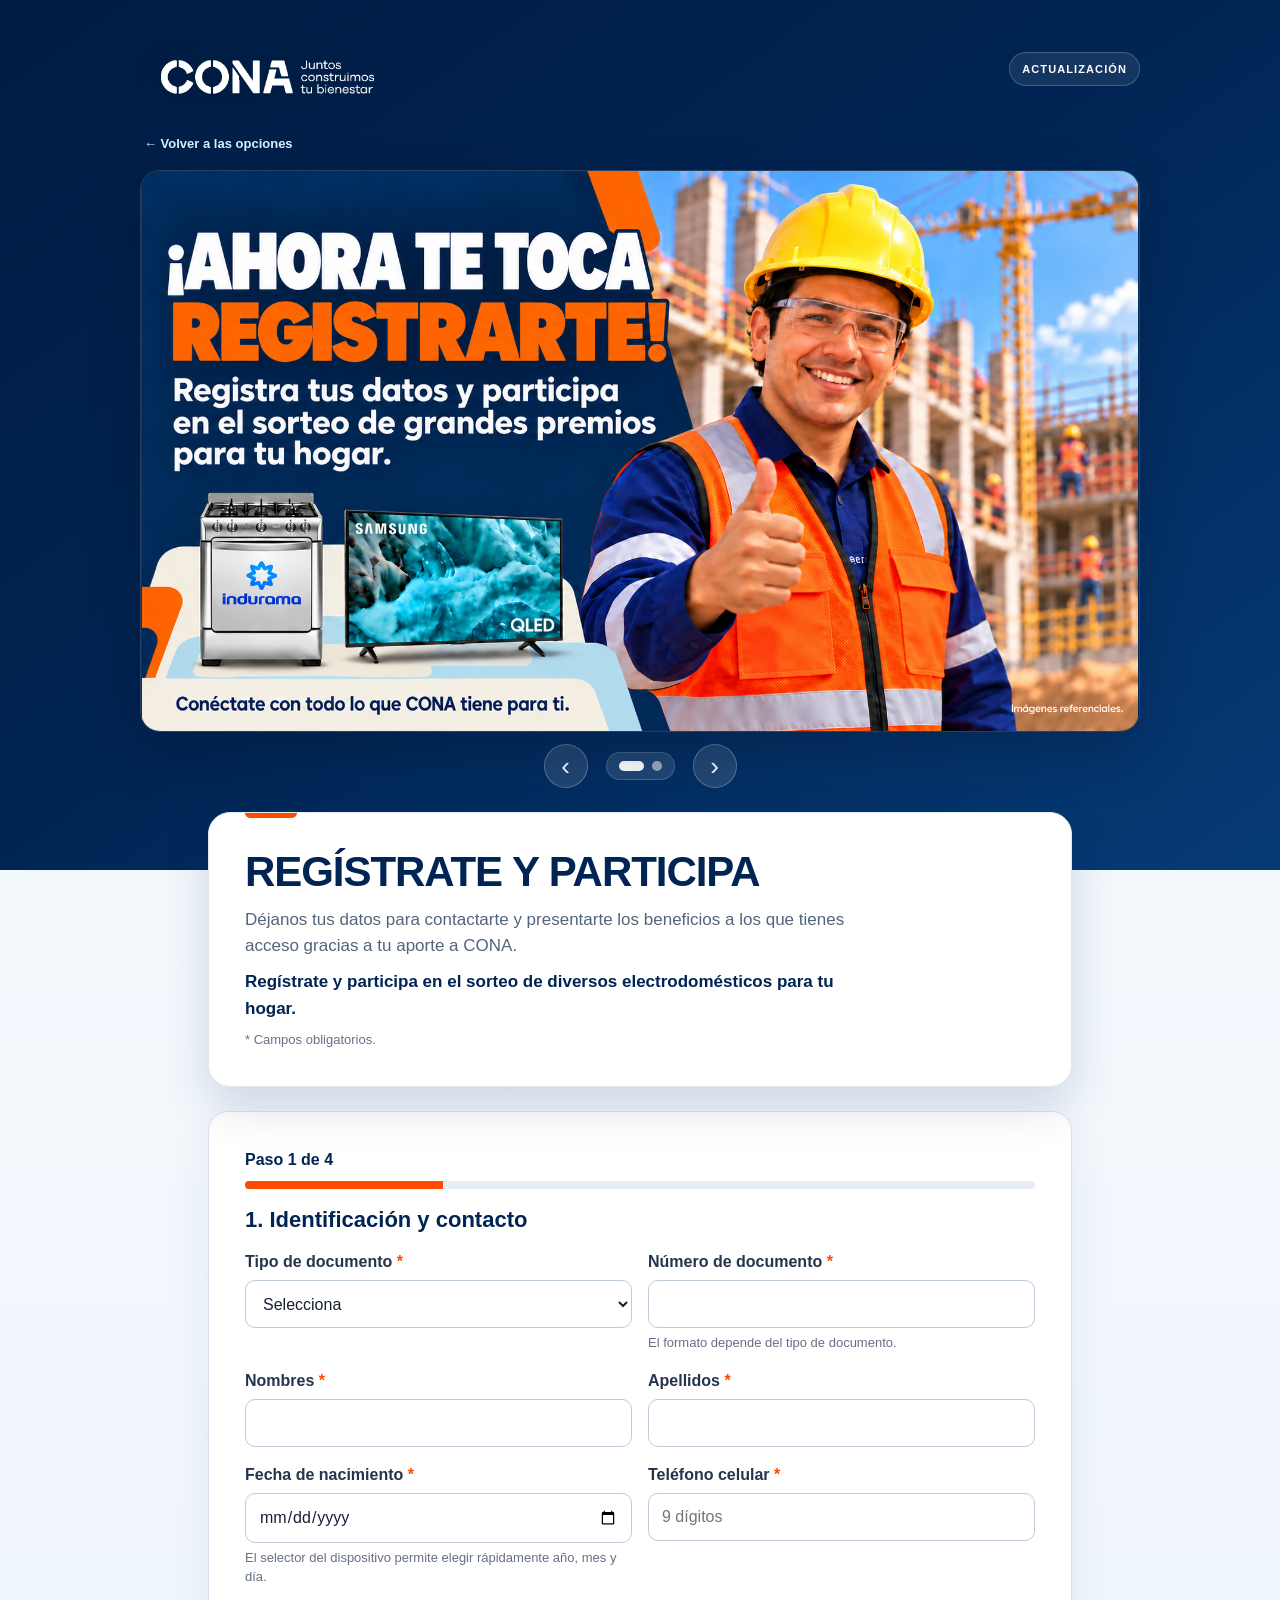
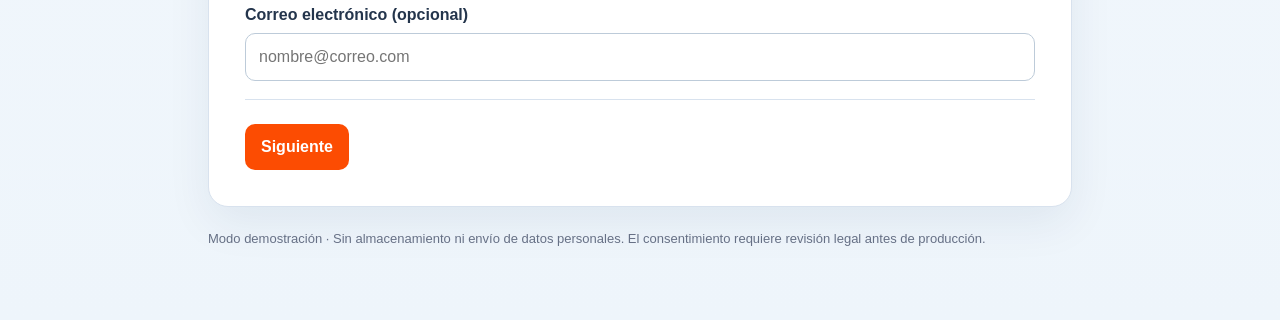
==== commit 0fff31e3: "feat: rediseña encabezado de opciones 3 y 4" ====
--- a/opcion-3.html
+++ b/opcion-3.html
@@ -1,4 +1,4 @@
-<!doctype html><html lang="es" data-mode="steps"><head><meta charset="utf-8"><meta name="viewport" content="width=device-width,initial-scale=1"><meta name="description" content="Formulario ampliado por pasos de CONAFOVICER"><title>Opción 3 · Formulario por pasos | CONAFOVICER</title><link rel="stylesheet" href="assets/formulario-ampliado.css"></head><body data-mode="steps"><header class="hero"><div class="hero-inner"><img class="logo" src="assets/conafovicer-logo.png" alt="CONAFOVICER · Juntos construimos tu bienestar"><section class="campaign-carousel" aria-label="Imágenes de la campaña">
+<!doctype html><html lang="es" data-mode="steps"><head><meta charset="utf-8"><meta name="viewport" content="width=device-width,initial-scale=1"><meta name="description" content="Formulario ampliado por pasos de CONAFOVICER"><title>Opción 3 · Formulario por pasos | CONAFOVICER</title><link rel="stylesheet" href="assets/formulario-ampliado.css"></head><body data-mode="steps"><header class="hero"><div class="hero-inner"><div class="brand-row"><img class="logo" src="assets/conafovicer-logo.png" alt="CONAFOVICER · Juntos construimos tu bienestar"><span class="year-badge">ACTUALIZACI&#211;N</span></div><a class="back-link" href="index.html">&#8592; Volver a las opciones</a><section class="campaign-carousel" aria-label="Imágenes de la campaña">
 <div class="carousel" id="photoCarousel" aria-roledescription="carrusel" aria-label="Piezas gráficas de la campaña" tabindex="0">
   <div class="carousel-viewport"><div class="carousel-track" id="carouselTrack">
     <figure class="carousel-slide"><picture><source media="(max-width: 720px)" srcset="assets/opcion_2/banner-01-mobile.png"><img src="assets/opcion_2/banner-01.png" alt="Registra tus datos y participa en el sorteo" loading="eager" fetchpriority="high"></picture><div class="carousel-placeholder" role="status">No se pudo cargar la primera imagen de la campaña.</div></figure>
@@ -6,7 +6,7 @@
   </div></div>
 </div>
 <div class="carousel-navigation" aria-label="Controles del carrusel"><button class="carousel-control prev" id="carouselPrev" type="button" aria-label="Imagen anterior">‹</button><div class="carousel-dots" id="carouselDots" aria-label="Seleccionar imagen"></div><button class="carousel-control next" id="carouselNext" type="button" aria-label="Imagen siguiente">›</button></div>
-</section><div class="campaign-copy"><h1>REGÍSTRATE Y PARTICIPA</h1><p>Déjanos tus datos para contactarte y presentarte los beneficios a los que tienes acceso gracias a tu aporte a CONA.</p><p class="campaign-promo"><strong>Regístrate y participa en el sorteo de diversos electrodomésticos para tu hogar.</strong></p><p class="required-note">* Campos obligatorios.</p></div></div></header><main class="wrap"><a href="index.html">&#8592; Volver a las propuestas</a><form id="expandedForm" class="card" novalidate><div class="progress" aria-live="polite"><span id="stepLabel">Paso 1 de 4</span><div class="progress-track"><span></span></div></div>
+</section></div></header><main class="wrap"><section class="campaign-card"><div class="campaign-copy"><h1>REGÍSTRATE Y PARTICIPA</h1><p>Déjanos tus datos para contactarte y presentarte los beneficios a los que tienes acceso gracias a tu aporte a CONA.</p><p class="campaign-promo"><strong>Regístrate y participa en el sorteo de diversos electrodomésticos para tu hogar.</strong></p><p class="required-note">* Campos obligatorios.</p></div></section><form id="expandedForm" class="card" novalidate><div class="progress" aria-live="polite"><span id="stepLabel">Paso 1 de 4</span><div class="progress-track"><span></span></div></div>
 <section class="section"><h2>1. Identificación y contacto</h2><div class="grid">
 <div class="field"><label for="tipo_documento">Tipo de documento <b class="req">*</b></label><select id="tipo_documento" name="tipo_documento" required><option value="">Selecciona</option><option>DNI</option><option>Carné de extranjería</option><option>Pasaporte</option><option>Permiso temporal de permanencia</option><option>Otro documento</option></select></div><div class="field"><label for="numero_documento">Número de documento <b class="req">*</b></label><input id="numero_documento" name="numero_documento" required maxlength="20" autocomplete="off"><small class="hint">El formato depende del tipo de documento.</small></div>
 <div class="field"><label for="nombres">Nombres <b class="req">*</b></label><input id="nombres" name="nombres" autocomplete="given-name" required minlength="2" maxlength="100"></div><div class="field"><label for="apellidos">Apellidos <b class="req">*</b></label><input id="apellidos" name="apellidos" autocomplete="family-name" required minlength="2" maxlength="100"></div>
@@ -23,3 +23,4 @@
 </div></section>
 <section class="section"><h2>4. Información familiar y autorización</h2><div class="field"><label for="hijos_menores">Número de hijos menores de edad <b class="req">*</b></label><div class="count-control"><input id="hijos_menores" name="hijos_menores" type="number" min="0" max="100" step="1" value="0" required><button id="addChild" type="button">+ Añadir</button><button id="removeChild" type="button">&minus; Quitar</button></div><div class="no-children"><input id="sinHijos" type="checkbox"><label for="sinHijos">No tengo hijos menores de edad</label></div></div><div id="children" class="children" aria-live="polite"></div><div class="consent" style="margin-top:20px"><div class="field"><input id="consent" name="consentimiento_datos_personales" type="checkbox" required><label for="consent">Autorizo el tratamiento de mis datos personales para las finalidades informadas. <b class="req">*</b></label></div><button id="consentToggle" class="secondary" type="button">Leer autorización completa</button><div id="consentText" hidden><h3>Autorización de tratamiento de datos personales</h3><p>AUTORIZO al Comité Nacional de Administración del Fondo para la Construcción de Viviendas y Centros Recreacionales para los Trabajadores en Construcción Civil del Perú - CONAFOVICER a recopilar y tratar mis datos de identificación, fecha de nacimiento, contacto, domicilio y ubicación, información laboral, así como la edad y sexo declarados de mis hijos menores, para actualizar sus registros, gestionar servicios institucionales y atender esta campaña.</p><p>El acceso estará limitado al personal autorizado y a proveedores sujetos a confidencialidad. Mis datos no serán vendidos ni usados para finalidades ajenas a las informadas. Puedo solicitar acceso, rectificación, cancelación u oposición, o revocar el consentimiento, por los canales de atención institucionales, conforme a la Ley 29733 y su reglamento.</p><p>Declaro que recibí información suficiente y otorgo mi consentimiento libre, previo, expreso e informado.</p><small>Versión del consentimiento: 2026-10-27. Texto sujeto a revisión del área legal antes de producción.</small></div></div></section>
 <div id="review" class="review" hidden><strong>Revisión antes del envío</strong><p>Comprueba tus respuestas. En esta demostración los datos se validan en el navegador, pero no se guardan ni se envían.</p></div><div id="demoNotice" class="notice" role="status" tabindex="-1" hidden>Datos validados. Esta demostración todavía no tiene conexión de almacenamiento; no se registraron ni enviaron tus datos.</div><div class="nav"><button id="prev" class="secondary" type="button">Anterior</button><button id="next" class="primary" type="button">Siguiente</button><button id="submit" class="primary" type="submit" hidden>Actualizar datos y participar</button></div></form><p class="footer">Modo demostración · Sin almacenamiento ni envío de datos personales. El consentimiento requiere revisión legal antes de producción.</p></main><script src="assets/formulario-ampliado.js" defer></script></body></html>
+
--- a/assets/formulario-ampliado.css
+++ b/assets/formulario-ampliado.css
@@ -1,10 +1,15 @@
-:root{--blue:#002554;--blue2:#073b77;--orange:#fc4c02;--sky:#bfdfec;--ink:#172033;--muted:#667085;--line:#d8e2ee;--danger:#b42318}*{box-sizing:border-box}html{scroll-behavior:smooth}body{margin:0;background:linear-gradient(180deg,#f8fbff,#eef5fb);color:var(--ink);font:16px/1.5 Inter,"Segoe UI",Arial,sans-serif}.hero{background:linear-gradient(145deg,#001c42,var(--blue),var(--blue2));color:white;padding:22px max(20px,calc((100vw - 1000px)/2)) 38px}.brand{font-size:21px;font-weight:900;letter-spacing:.04em}.brand small{display:block;font-size:12px;font-weight:600;letter-spacing:.12em}.hero h1{margin:26px 0 6px;font-size:clamp(27px,5vw,42px);line-height:1.12}.hero p{margin:0;color:#d8e8f4}.wrap{max-width:900px;margin:28px auto 72px;padding:0 18px}.card{padding:clamp(20px,4vw,36px);border:1px solid var(--line);border-radius:20px;background:#fff;box-shadow:0 16px 45px #00255412}.progress{margin:0 0 22px;color:var(--blue);font-weight:800}.progress-track{height:8px;margin-top:9px;border-radius:10px;background:#e8eef5;overflow:hidden}.progress-track span{display:block;height:100%;background:var(--orange);transition:width .2s}.section{padding:22px 0;border-bottom:1px solid var(--line)}.section:first-of-type{padding-top:0}.section:last-of-type{border:0}.section h2{margin:0 0 18px;color:var(--blue);font-size:22px}.grid{display:grid;grid-template-columns:repeat(2,minmax(0,1fr));gap:16px}.field{min-width:0}.field.full{grid-column:1/-1}label{display:block;margin-bottom:6px;color:#24354c;font-weight:750}.req{color:var(--orange)}input,select,textarea{width:100%;min-height:48px;padding:11px 13px;border:1px solid #bdcbd9;border-radius:10px;background:#fff;color:var(--ink);font:inherit}textarea{min-height:86px;resize:vertical}input:focus,select:focus,textarea:focus,button:focus-visible,a:focus-visible{outline:3px solid #fca87f;outline-offset:2px}.hint{display:block;margin-top:5px;color:var(--muted);font-size:13px}.conditional{display:none}.conditional.visible{display:grid}.count-control,.actions,.nav{display:flex;align-items:center;gap:10px;flex-wrap:wrap}.count-control input{max-width:105px}.count-control button,.secondary,.primary{min-height:46px;padding:10px 16px;border:0;border-radius:10px;font:inherit;font-weight:800;cursor:pointer}.count-control button,.secondary{background:#eaf1f7;color:var(--blue)}.primary{background:var(--orange);color:white}.nav{justify-content:space-between;margin-top:24px}.nav[hidden]{display:none}.consent{padding:16px;border:1px solid var(--line);border-radius:12px;background:#f8fbff}.consent p{margin:8px 0}.notice{margin:16px 0;padding:13px 15px;border-radius:10px;background:#fff4ed;color:#66300e}.notice[hidden]{display:none}.status{margin:8px 0;color:var(--muted);font-size:14px}.children{display:grid;gap:12px;margin-top:14px}.child{display:grid;grid-template-columns:1fr 1fr;gap:12px;padding:14px;border-radius:12px;background:#f5f8fb}.error{color:var(--danger);font-size:13px;margin-top:4px}.back{color:white;font-weight:700;text-decoration:none}.footer{margin-top:22px;color:var(--muted);font-size:13px}.top-error{color:var(--danger);font-weight:700}.review{padding:14px;background:#f5f8fb;border-radius:12px}.review[hidden]{display:none}@media(max-width:620px){.grid,.child{grid-template-columns:1fr}.hero{padding-bottom:30px}.wrap{margin-top:16px}.card{padding:20px 16px}.primary{width:100%}}
-.logo{display:block;width:min(260px,70vw);height:auto}.hero .logo{filter:drop-shadow(0 5px 15px #0003)}
-.field input[type=checkbox]{width:20px;min-height:20px;vertical-align:middle;accent-color:var(--orange)}.consent .field input[type=checkbox]{float:left;margin:3px 9px 4px 0}.field:has(>input[type=checkbox]) label{display:inline}
-
-/* Encabezado y carrusel compartidos con la propuesta gráfica de la opción 2. */
-.hero{padding:22px max(18px,calc((100vw - 1000px)/2)) 30px}.hero-inner{max-width:1000px;margin:0 auto}.hero .logo{width:min(245px,66vw);margin-bottom:15px}.campaign-copy{max-width:820px}.campaign-copy h1{margin:8px 0 12px;font-size:clamp(32px,5vw,54px);letter-spacing:.015em}.campaign-copy p{max-width:72ch;font-size:clamp(15px,1.8vw,18px);line-height:1.5}.campaign-copy .campaign-promo{margin:8px 0}.campaign-promo strong{color:#fff}.campaign-copy .required-note{margin:6px 0 18px;font-size:14px;color:#d8e8f4}.campaign-carousel{margin:0 auto}.carousel{position:relative;width:100%;height:auto;aspect-ratio:1672/941;min-height:0;max-height:none;overflow:hidden;border:1px solid rgba(255,255,255,.16);border-radius:20px;background:#001b3d;box-shadow:0 22px 52px rgba(0,14,35,.26)}.carousel-viewport,.carousel-track,.carousel-slide,.carousel-slide picture{width:100%;height:100%}.carousel-viewport{overflow:hidden}.carousel-track{display:flex;transition:transform .7s cubic-bezier(.22,.61,.36,1);will-change:transform}.carousel-slide{position:relative;flex:0 0 100%;margin:0;background:linear-gradient(135deg,#073b77,#002554)}.carousel-slide img{display:block;width:100%;height:100%;object-fit:contain}.carousel-slide.is-missing picture{display:none}.carousel-placeholder{display:none;width:100%;height:100%;place-items:center;padding:24px;color:#fff;text-align:center;font-weight:750;background:linear-gradient(135deg,#073b77,#002554)}.carousel-slide.is-missing .carousel-placeholder{display:grid}.carousel-navigation{display:flex;align-items:center;justify-content:center;gap:18px;padding:12px 0 0}.carousel-control{width:44px;height:44px;border:1px solid rgba(255,255,255,.26);border-radius:50%;background:rgba(255,255,255,.12);color:#fff;font-size:26px;line-height:1;cursor:pointer;transition:background .18s ease}.carousel-control:hover{background:rgba(255,255,255,.24)}.carousel-control:focus-visible{outline:3px solid #fff;outline-offset:2px}.carousel-dots{display:flex;align-items:center;gap:8px;padding:8px 12px;border:1px solid rgba(255,255,255,.16);border-radius:99px;background:rgba(255,255,255,.12)}.carousel-dot{width:10px;height:10px;padding:0;border:0;border-radius:50%;background:rgba(255,255,255,.55);cursor:pointer}.carousel-dot.is-active{width:25px;border-radius:99px;background:#fff}.carousel-dot:focus-visible{outline:2px solid white;outline-offset:3px}
-.location-grid{grid-template-columns:repeat(3,minmax(0,1fr));gap:12px}.location-grid .location-field{grid-column:auto}.location-grid textarea{min-height:48px;height:auto;resize:none;overflow:hidden;line-height:24px}.section{padding:18px 0}.progress{margin-bottom:14px}.section h2{margin-bottom:14px}.situation-field{min-width:0;margin:2px 0 0;padding:0;border:0}.situation-field legend{margin-bottom:8px;color:#24354c;font-weight:750}.choice-group{display:flex;gap:12px}.choice{display:flex;align-items:center;gap:10px;min-width:120px;min-height:48px;padding:10px 15px;border:1px solid #bdcbd9;border-radius:10px;background:#fff;cursor:pointer}.choice:has(input:checked){border-color:var(--blue);background:#edf4fb;box-shadow:0 0 0 1px var(--blue)}.choice input[type=radio]{width:20px;height:20px;min-height:20px;margin:0;accent-color:var(--blue)}.inline-choice{display:flex;align-items:center;gap:8px;margin-top:8px;font-size:14px;font-weight:600}.inline-choice input[type=checkbox]{width:20px;height:20px;min-height:20px;margin:0;flex:0 0 auto}.employer-name[hidden]{display:none}
-@media(max-width:720px){.hero{padding:18px 16px 24px}.hero .logo{width:min(220px,66vw)}.campaign-copy h1{font-size:clamp(30px,9vw,42px)}.campaign-copy p{font-size:15px}.campaign-copy .required-note{font-size:13px}.carousel{aspect-ratio:2/3;border-radius:14px}.carousel-navigation{padding-top:10px}.carousel-control{width:46px;height:46px}.location-grid{grid-template-columns:1fr;gap:12px}.choice-group{display:grid;grid-template-columns:1fr 1fr}.choice{justify-content:center;min-width:0}.section{padding:16px 0}}
-.campaign-copy{margin:20px 4px 0}.count-control{align-items:center}.count-control input,.count-control button{min-height:48px}.count-control button:disabled{opacity:.5;cursor:not-allowed}.no-children{display:flex;align-items:center;gap:9px;margin-top:10px}.no-children input[type=checkbox]{flex:0 0 20px;width:20px;height:20px;min-height:20px;margin:0}.no-children label{margin:0;cursor:pointer;line-height:1.35}
-@media(max-width:720px){.campaign-copy{margin:16px 2px 0}}
+:root{--blue:#002554;--blue2:#073b77;--orange:#fc4c02;--sky:#bfdfec;--ink:#172033;--muted:#667085;--line:#d8e2ee;--danger:#b42318}*{box-sizing:border-box}html{scroll-behavior:smooth}body{margin:0;background:linear-gradient(180deg,#f8fbff,#eef5fb);color:var(--ink);font:16px/1.5 Inter,"Segoe UI",Arial,sans-serif}.hero{background:linear-gradient(145deg,#001c42,var(--blue),var(--blue2));color:white;padding:22px max(20px,calc((100vw - 1000px)/2)) 38px}.brand{font-size:21px;font-weight:900;letter-spacing:.04em}.brand small{display:block;font-size:12px;font-weight:600;letter-spacing:.12em}.hero h1{margin:26px 0 6px;font-size:clamp(27px,5vw,42px);line-height:1.12}.hero p{margin:0;color:#d8e8f4}.wrap{max-width:900px;margin:28px auto 72px;padding:0 18px}.card{padding:clamp(20px,4vw,36px);border:1px solid var(--line);border-radius:20px;background:#fff;box-shadow:0 16px 45px #00255412}.progress{margin:0 0 22px;color:var(--blue);font-weight:800}.progress-track{height:8px;margin-top:9px;border-radius:10px;background:#e8eef5;overflow:hidden}.progress-track span{display:block;height:100%;background:var(--orange);transition:width .2s}.section{padding:22px 0;border-bottom:1px solid var(--line)}.section:first-of-type{padding-top:0}.section:last-of-type{border:0}.section h2{margin:0 0 18px;color:var(--blue);font-size:22px}.grid{display:grid;grid-template-columns:repeat(2,minmax(0,1fr));gap:16px}.field{min-width:0}.field.full{grid-column:1/-1}label{display:block;margin-bottom:6px;color:#24354c;font-weight:750}.req{color:var(--orange)}input,select,textarea{width:100%;min-height:48px;padding:11px 13px;border:1px solid #bdcbd9;border-radius:10px;background:#fff;color:var(--ink);font:inherit}textarea{min-height:86px;resize:vertical}input:focus,select:focus,textarea:focus,button:focus-visible,a:focus-visible{outline:3px solid #fca87f;outline-offset:2px}.hint{display:block;margin-top:5px;color:var(--muted);font-size:13px}.conditional{display:none}.conditional.visible{display:grid}.count-control,.actions,.nav{display:flex;align-items:center;gap:10px;flex-wrap:wrap}.count-control input{max-width:105px}.count-control button,.secondary,.primary{min-height:46px;padding:10px 16px;border:0;border-radius:10px;font:inherit;font-weight:800;cursor:pointer}.count-control button,.secondary{background:#eaf1f7;color:var(--blue)}.primary{background:var(--orange);color:white}.nav{justify-content:space-between;margin-top:24px}.nav[hidden]{display:none}.consent{padding:16px;border:1px solid var(--line);border-radius:12px;background:#f8fbff}.consent p{margin:8px 0}.notice{margin:16px 0;padding:13px 15px;border-radius:10px;background:#fff4ed;color:#66300e}.notice[hidden]{display:none}.status{margin:8px 0;color:var(--muted);font-size:14px}.children{display:grid;gap:12px;margin-top:14px}.child{display:grid;grid-template-columns:1fr 1fr;gap:12px;padding:14px;border-radius:12px;background:#f5f8fb}.error{color:var(--danger);font-size:13px;margin-top:4px}.back{color:white;font-weight:700;text-decoration:none}.footer{margin-top:22px;color:var(--muted);font-size:13px}.top-error{color:var(--danger);font-weight:700}.review{padding:14px;background:#f5f8fb;border-radius:12px}.review[hidden]{display:none}@media(max-width:620px){.grid,.child{grid-template-columns:1fr}.hero{padding-bottom:30px}.wrap{margin-top:16px}.card{padding:20px 16px}.primary{width:100%}}
+.logo{display:block;width:min(260px,70vw);height:auto}.hero .logo{filter:drop-shadow(0 5px 15px #0003)}
+.field input[type=checkbox]{width:20px;min-height:20px;vertical-align:middle;accent-color:var(--orange)}.consent .field input[type=checkbox]{float:left;margin:3px 9px 4px 0}.field:has(>input[type=checkbox]) label{display:inline}
+
+/* Encabezado y carrusel compartidos con la propuesta gráfica de la opción 2. */
+.hero{padding:22px max(18px,calc((100vw - 1000px)/2)) 30px}.hero-inner{max-width:1000px;margin:0 auto}.hero .logo{width:min(245px,66vw);margin-bottom:15px}.campaign-copy{max-width:820px}.campaign-copy h1{margin:8px 0 12px;font-size:clamp(32px,5vw,54px);letter-spacing:.015em}.campaign-copy p{max-width:72ch;font-size:clamp(15px,1.8vw,18px);line-height:1.5}.campaign-copy .campaign-promo{margin:8px 0}.campaign-promo strong{color:#fff}.campaign-copy .required-note{margin:6px 0 18px;font-size:14px;color:#d8e8f4}.campaign-carousel{margin:0 auto}.carousel{position:relative;width:100%;height:auto;aspect-ratio:1672/941;min-height:0;max-height:none;overflow:hidden;border:1px solid rgba(255,255,255,.16);border-radius:20px;background:#001b3d;box-shadow:0 22px 52px rgba(0,14,35,.26)}.carousel-viewport,.carousel-track,.carousel-slide,.carousel-slide picture{width:100%;height:100%}.carousel-viewport{overflow:hidden}.carousel-track{display:flex;transition:transform .7s cubic-bezier(.22,.61,.36,1);will-change:transform}.carousel-slide{position:relative;flex:0 0 100%;margin:0;background:linear-gradient(135deg,#073b77,#002554)}.carousel-slide img{display:block;width:100%;height:100%;object-fit:contain}.carousel-slide.is-missing picture{display:none}.carousel-placeholder{display:none;width:100%;height:100%;place-items:center;padding:24px;color:#fff;text-align:center;font-weight:750;background:linear-gradient(135deg,#073b77,#002554)}.carousel-slide.is-missing .carousel-placeholder{display:grid}.carousel-navigation{display:flex;align-items:center;justify-content:center;gap:18px;padding:12px 0 0}.carousel-control{width:44px;height:44px;border:1px solid rgba(255,255,255,.26);border-radius:50%;background:rgba(255,255,255,.12);color:#fff;font-size:26px;line-height:1;cursor:pointer;transition:background .18s ease}.carousel-control:hover{background:rgba(255,255,255,.24)}.carousel-control:focus-visible{outline:3px solid #fff;outline-offset:2px}.carousel-dots{display:flex;align-items:center;gap:8px;padding:8px 12px;border:1px solid rgba(255,255,255,.16);border-radius:99px;background:rgba(255,255,255,.12)}.carousel-dot{width:10px;height:10px;padding:0;border:0;border-radius:50%;background:rgba(255,255,255,.55);cursor:pointer}.carousel-dot.is-active{width:25px;border-radius:99px;background:#fff}.carousel-dot:focus-visible{outline:2px solid white;outline-offset:3px}
+.location-grid{grid-template-columns:repeat(3,minmax(0,1fr));gap:12px}.location-grid .location-field{grid-column:auto}.location-grid textarea{min-height:48px;height:auto;resize:none;overflow:hidden;line-height:24px}.section{padding:18px 0}.progress{margin-bottom:14px}.section h2{margin-bottom:14px}.situation-field{min-width:0;margin:2px 0 0;padding:0;border:0}.situation-field legend{margin-bottom:8px;color:#24354c;font-weight:750}.choice-group{display:flex;gap:12px}.choice{display:flex;align-items:center;gap:10px;min-width:120px;min-height:48px;padding:10px 15px;border:1px solid #bdcbd9;border-radius:10px;background:#fff;cursor:pointer}.choice:has(input:checked){border-color:var(--blue);background:#edf4fb;box-shadow:0 0 0 1px var(--blue)}.choice input[type=radio]{width:20px;height:20px;min-height:20px;margin:0;accent-color:var(--blue)}.inline-choice{display:flex;align-items:center;gap:8px;margin-top:8px;font-size:14px;font-weight:600}.inline-choice input[type=checkbox]{width:20px;height:20px;min-height:20px;margin:0;flex:0 0 auto}.employer-name[hidden]{display:none}
+@media(max-width:720px){.hero{padding:18px 16px 24px}.hero .logo{width:min(220px,66vw)}.campaign-copy h1{font-size:clamp(30px,9vw,42px)}.campaign-copy p{font-size:15px}.campaign-copy .required-note{font-size:13px}.carousel{aspect-ratio:2/3;border-radius:14px}.carousel-navigation{padding-top:10px}.carousel-control{width:46px;height:46px}.location-grid{grid-template-columns:1fr;gap:12px}.choice-group{display:grid;grid-template-columns:1fr 1fr}.choice{justify-content:center;min-width:0}.section{padding:16px 0}}
+.campaign-copy{margin:20px 4px 0}.count-control{align-items:center}.count-control input,.count-control button{min-height:48px}.count-control button:disabled{opacity:.5;cursor:not-allowed}.no-children{display:flex;align-items:center;gap:9px;margin-top:10px}.no-children input[type=checkbox]{flex:0 0 20px;width:20px;height:20px;min-height:20px;margin:0}.no-children label{margin:0;cursor:pointer;line-height:1.35}
+@media(max-width:720px){.campaign-copy{margin:16px 2px 0}}
+
+/* Presentación superior basada en la composición de la opción 2. */
+.hero{position:relative;z-index:1;padding:20px max(18px,calc((100vw - 1000px)/2)) 82px;background:linear-gradient(145deg,#001c42,#002554 48%,#073b77);color:#fff}.hero-inner{max-width:1000px;margin:0 auto}.brand-row{display:flex;align-items:center;justify-content:space-between;gap:16px;margin-bottom:8px}.hero .logo{width:min(245px,62vw);height:auto;margin:0}.year-badge{display:inline-flex;align-items:center;padding:8px 12px;border:1px solid rgba(255,255,255,.2);border-radius:999px;background:rgba(255,255,255,.08);color:#fff;font-size:11px;font-weight:850;letter-spacing:.1em}.back-link{display:inline-block;margin:8px 4px 16px;color:#d9efff;font-size:13px;font-weight:750;text-decoration:none}.back-link:hover,.back-link:focus-visible{color:#fff;text-decoration:underline}.carousel{aspect-ratio:1672/941}.carousel-navigation{padding-top:12px}.wrap{position:relative;z-index:2;margin:-58px auto 72px;padding:0 18px}.campaign-card{position:relative;overflow:hidden;margin-bottom:24px;padding:clamp(22px,3.2vw,36px);border:1px solid #e2eaf1;border-radius:22px;background:#fff;box-shadow:0 18px 48px rgba(0,37,84,.16)}.campaign-card::before{content:"";position:absolute;top:0;left:clamp(22px,3.2vw,36px);width:52px;height:5px;border-radius:0 0 6px 6px;background:var(--orange)}.campaign-card .campaign-copy{max-width:760px;margin:0}.campaign-card .campaign-copy h1{margin:0 0 12px;color:var(--blue);font-size:clamp(30px,4vw,42px);line-height:1.08;letter-spacing:-.025em}.campaign-card .campaign-copy p{max-width:68ch;margin:0 0 10px;color:#52657b;font-size:clamp(15px,1.55vw,17px);line-height:1.55}.campaign-card .campaign-copy .campaign-promo{margin-bottom:8px}.campaign-card .campaign-promo strong{color:var(--blue)}.campaign-card .campaign-copy .required-note{margin:0;color:#667085;font-size:13px}
+@media(max-width:720px){.hero{padding:16px 16px 60px}.hero .logo{width:min(210px,60vw)}.year-badge{padding:7px 9px;font-size:10px}.back-link{margin:7px 2px 12px}.carousel{aspect-ratio:2/3;border-radius:15px}.carousel-navigation{padding-top:10px}.wrap{margin-top:-40px;padding:0 14px}.campaign-card{margin-bottom:18px;padding:24px 19px 20px;border-radius:18px}.campaign-card::before{left:19px;width:44px}.campaign-card .campaign-copy h1{font-size:clamp(27px,8vw,34px);margin-bottom:10px}.campaign-card .campaign-copy p{font-size:15px;line-height:1.48}}
+
